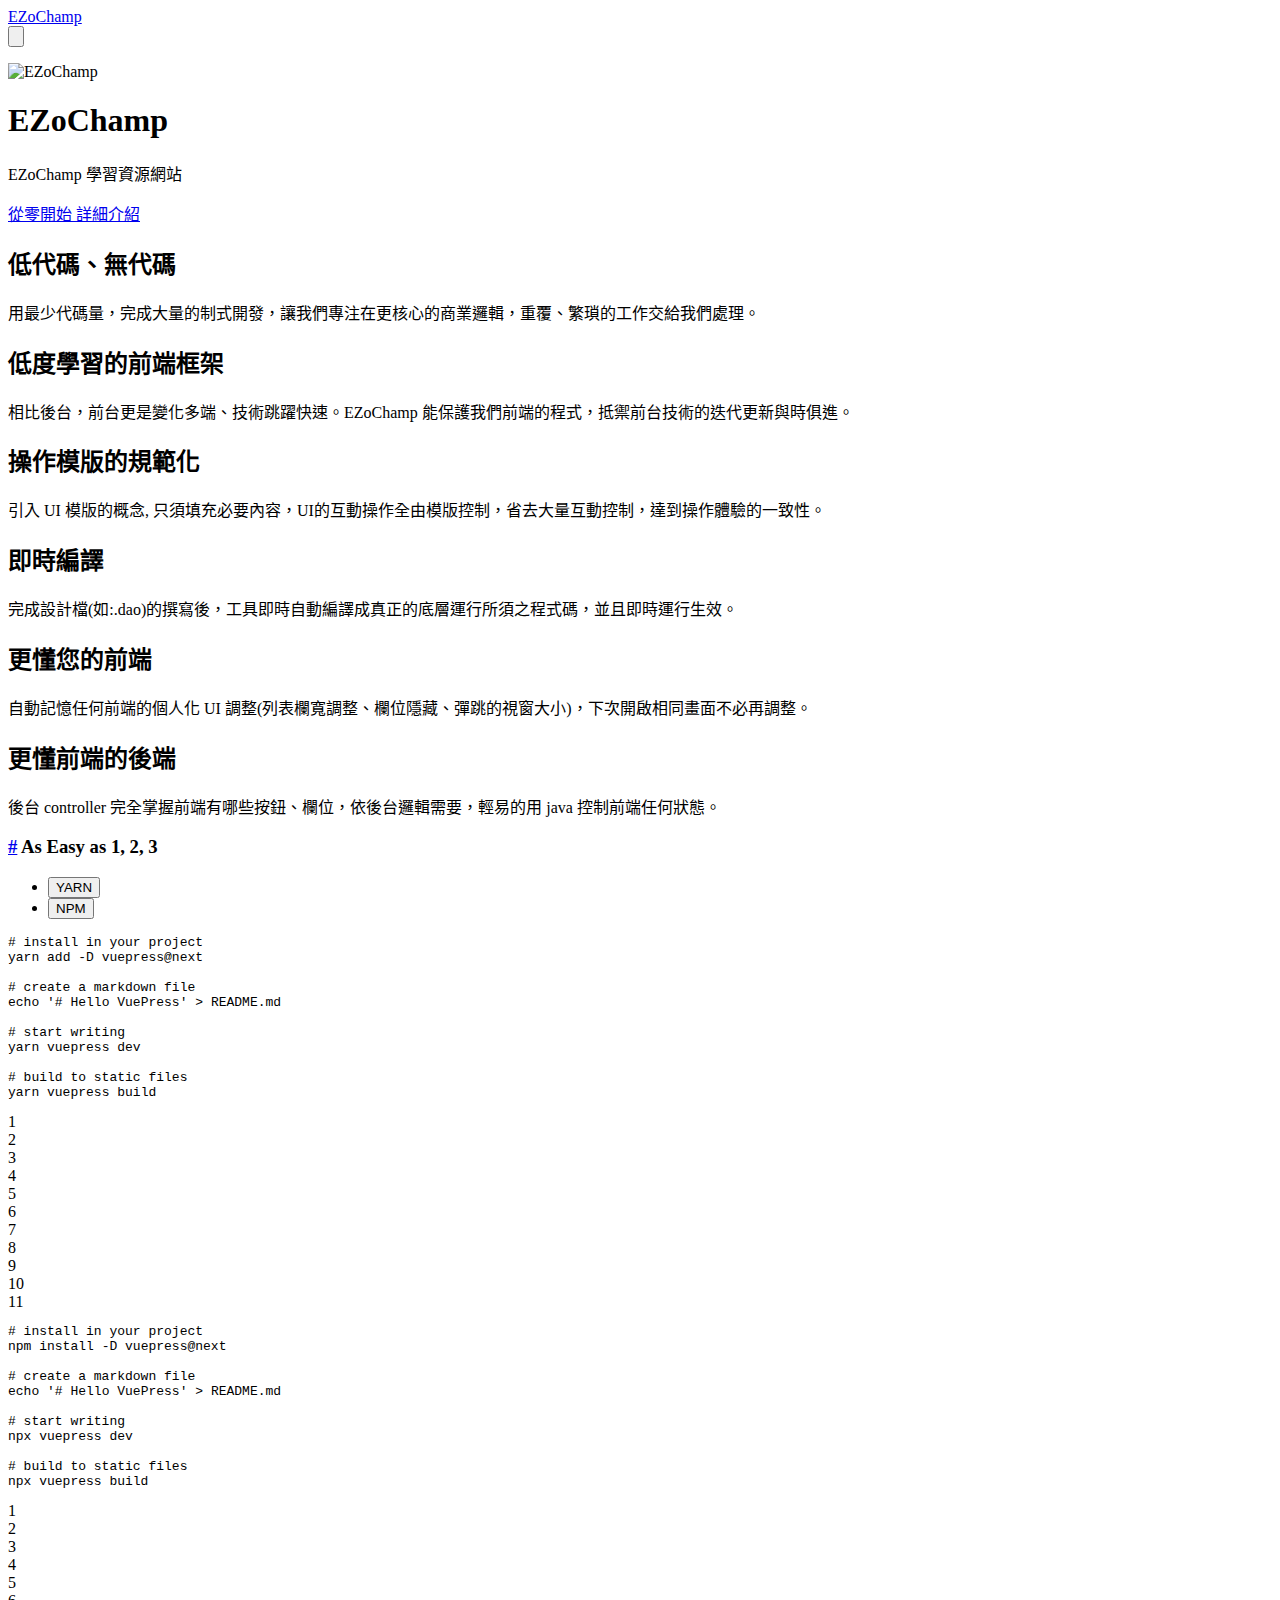
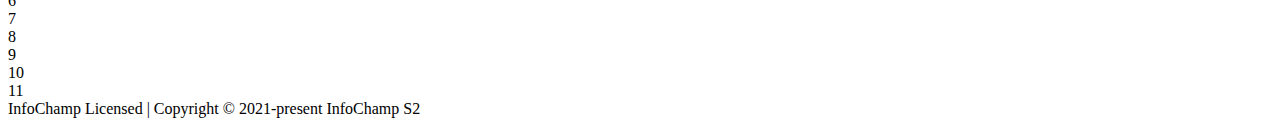
==== champbook/index.html @ b292bd78 "Add files via upload" ====
<!DOCTYPE html>
<html lang="zh-TW">
  <head>
    <meta charset="utf-8">
    <meta name="viewport" content="width=device-width,initial-scale=1">
    <meta name="generator" content="VuePress 2.0.0-beta.27">
    <title>EZoChamp | EZoChamp</title><meta name="description" content="EZoChamp 學習資源網站">
    <link rel="preload" href="/assets/js/runtime~app.942f0ab9.js" as="script"><link rel="preload" href="/assets/css/styles.789a3ad6.css" as="style"><link rel="preload" href="/assets/js/812.437f522e.js" as="script"><link rel="preload" href="/assets/js/app.2ad93364.js" as="script">
    <link rel="stylesheet" href="/assets/css/styles.789a3ad6.css">
  </head>
  <body>
    <div id="app"><!--[--><div class="theme-container no-sidebar"><!--[--><header class="navbar"><div class="toggle-sidebar-button" title="toggle sidebar" aria-expanded="false" role="button" tabindex="0"><div class="icon" aria-hidden="true"><span></span><span></span><span></span></div></div><span><a aria-current="page" href="/" class="router-link-active router-link-exact-active"><!----><span class="site-name can-hide">EZoChamp</span></a></span><div class="navbar-links-wrapper" style=""><!--[--><!--]--><!----><!--[--><!--]--><button class="toggle-dark-button" title="toggle dark mode"><svg style="" class="icon" focusable="false" viewBox="0 0 32 32"><path d="M16 12.005a4 4 0 1 1-4 4a4.005 4.005 0 0 1 4-4m0-2a6 6 0 1 0 6 6a6 6 0 0 0-6-6z" fill="currentColor"></path><path d="M5.394 6.813l1.414-1.415l3.506 3.506L8.9 10.318z" fill="currentColor"></path><path d="M2 15.005h5v2H2z" fill="currentColor"></path><path d="M5.394 25.197L8.9 21.691l1.414 1.415l-3.506 3.505z" fill="currentColor"></path><path d="M15 25.005h2v5h-2z" fill="currentColor"></path><path d="M21.687 23.106l1.414-1.415l3.506 3.506l-1.414 1.414z" fill="currentColor"></path><path d="M25 15.005h5v2h-5z" fill="currentColor"></path><path d="M21.687 8.904l3.506-3.506l1.414 1.415l-3.506 3.505z" fill="currentColor"></path><path d="M15 2.005h2v5h-2z" fill="currentColor"></path></svg><svg style="display:none;" class="icon" focusable="false" viewBox="0 0 32 32"><path d="M13.502 5.414a15.075 15.075 0 0 0 11.594 18.194a11.113 11.113 0 0 1-7.975 3.39c-.138 0-.278.005-.418 0a11.094 11.094 0 0 1-3.2-21.584M14.98 3a1.002 1.002 0 0 0-.175.016a13.096 13.096 0 0 0 1.825 25.981c.164.006.328 0 .49 0a13.072 13.072 0 0 0 10.703-5.555a1.01 1.01 0 0 0-.783-1.565A13.08 13.08 0 0 1 15.89 4.38A1.015 1.015 0 0 0 14.98 3z" fill="currentColor"></path></svg></button><!----></div></header><!--]--><div class="sidebar-mask"></div><!--[--><aside class="sidebar"><!----><!--[--><!--]--><ul class="sidebar-links"><!--[--><!--]--></ul><!--[--><!--]--></aside><!--]--><!--[--><main class="home" aria-labelledby="main-title"><header class="hero"><img src="/images/no-code.png" alt="EZoChamp"><h1 id="main-title">EZoChamp</h1><p class="description">EZoChamp 學習資源網站</p><p class="actions"><!--[--><a href="/guide/getting-started.html" class="nav-link action-button primary" aria-label="從零開始"><!--[--><!--]--> 從零開始 <!--[--><!--]--></a><a href="/guide/" class="nav-link action-button secondary" aria-label="詳細介紹"><!--[--><!--]--> 詳細介紹 <!--[--><!--]--></a><!--]--></p></header><div class="features"><!--[--><div class="feature"><h2>低代碼、無代碼</h2><p>用最少代碼量，完成大量的制式開發，讓我們專注在更核心的商業邏輯，重覆、繁瑣的工作交給我們處理。</p></div><div class="feature"><h2>低度學習的前端框架</h2><p>相比後台，前台更是變化多端、技術跳躍快速。EZoChamp 能保護我們前端的程式，抵禦前台技術的迭代更新與時俱進。</p></div><div class="feature"><h2>操作模版的規範化</h2><p>引入 UI 模版的概念, 只須填充必要內容，UI的互動操作全由模版控制，省去大量互動控制，達到操作體驗的一致性。</p></div><div class="feature"><h2>即時編譯</h2><p>完成設計檔(如:.dao)的撰寫後，工具即時自動編譯成真正的底層運行所須之程式碼，並且即時運行生效。</p></div><div class="feature"><h2>更懂您的前端</h2><p>自動記憶任何前端的個人化 UI 調整(列表欄寬調整、欄位隱藏、彈跳的視窗大小)，下次開啟相同畫面不必再調整。</p></div><div class="feature"><h2>更懂前端的後端</h2><p>後台 controller 完全掌握前端有哪些按鈕、欄位，依後台邏輯需要，輕易的用 java 控制前端任何狀態。</p></div><!--]--></div><div class="theme-default-content custom"><!--[--><h3 id="as-easy-as-1-2-3" tabindex="-1"><a class="header-anchor" href="#as-easy-as-1-2-3" aria-hidden="true">#</a> As Easy as 1, 2, 3</h3><div class="code-group"><div class="code-group__nav"><ul class="code-group__ul"><li class="code-group__li"><button class="code-group__nav-tab code-group__nav-tab-active" ariapressed="true" ariaexpanded="true">YARN</button></li><li class="code-group__li"><button class="code-group__nav-tab" ariapressed="false" ariaexpanded="false">NPM</button></li></ul></div><!--[--><div class="code-group-item code-group-item__active" aria-selected="true"><!--[--><div class="language-bash ext-sh line-numbers-mode"><pre class="language-bash"><code><span class="token comment"># install in your project</span>
<span class="token function">yarn</span> <span class="token function">add</span> -D vuepress@next

<span class="token comment"># create a markdown file</span>
<span class="token builtin class-name">echo</span> <span class="token string">&#39;# Hello VuePress&#39;</span> <span class="token operator">&gt;</span> README.md

<span class="token comment"># start writing</span>
<span class="token function">yarn</span> vuepress dev

<span class="token comment"># build to static files</span>
<span class="token function">yarn</span> vuepress build
</code></pre><div class="line-numbers"><span class="line-number">1</span><br><span class="line-number">2</span><br><span class="line-number">3</span><br><span class="line-number">4</span><br><span class="line-number">5</span><br><span class="line-number">6</span><br><span class="line-number">7</span><br><span class="line-number">8</span><br><span class="line-number">9</span><br><span class="line-number">10</span><br><span class="line-number">11</span><br></div></div><!--]--></div><div class="code-group-item" aria-selected="false"><!--[--><div class="language-bash ext-sh line-numbers-mode"><pre class="language-bash"><code><span class="token comment"># install in your project</span>
<span class="token function">npm</span> <span class="token function">install</span> -D vuepress@next

<span class="token comment"># create a markdown file</span>
<span class="token builtin class-name">echo</span> <span class="token string">&#39;# Hello VuePress&#39;</span> <span class="token operator">&gt;</span> README.md

<span class="token comment"># start writing</span>
npx vuepress dev

<span class="token comment"># build to static files</span>
npx vuepress build
</code></pre><div class="line-numbers"><span class="line-number">1</span><br><span class="line-number">2</span><br><span class="line-number">3</span><br><span class="line-number">4</span><br><span class="line-number">5</span><br><span class="line-number">6</span><br><span class="line-number">7</span><br><span class="line-number">8</span><br><span class="line-number">9</span><br><span class="line-number">10</span><br><span class="line-number">11</span><br></div></div><!--]--></div><!--]--></div><!--]--></div><!--[--><div class="footer">InfoChamp Licensed | Copyright © 2021-present InfoChamp S2</div><!--]--></main><!--]--></div><!----><!--]--></div>
    <script src="/assets/js/runtime~app.942f0ab9.js" defer></script><script src="/assets/js/812.437f522e.js" defer></script><script src="/assets/js/app.2ad93364.js" defer></script>
  </body>
</html>
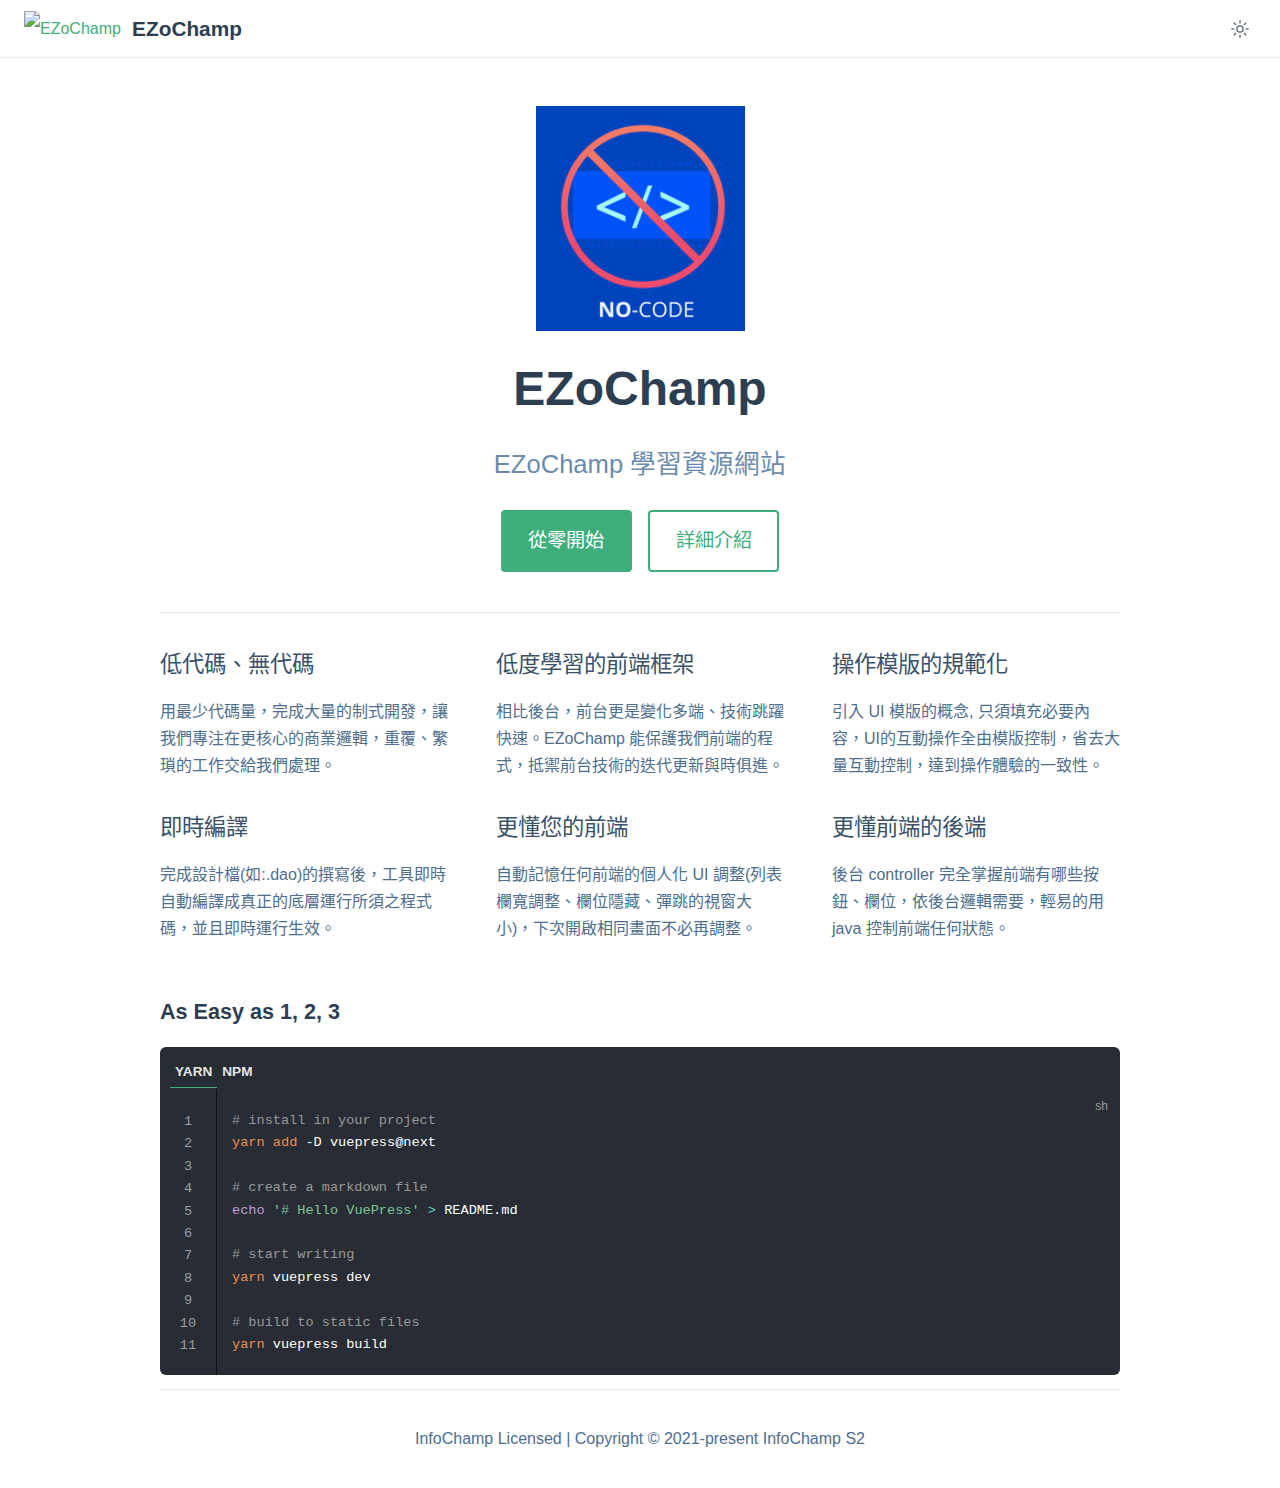
==== commit 01493f12: "change root to champbook" ====
--- a/champbook/index.html
+++ b/champbook/index.html
@@ -5,11 +5,11 @@
     <meta name="viewport" content="width=device-width,initial-scale=1">
     <meta name="generator" content="VuePress 2.0.0-beta.27">
     <title>EZoChamp | EZoChamp</title><meta name="description" content="EZoChamp 學習資源網站">
-    <link rel="preload" href="/assets/js/runtime~app.942f0ab9.js" as="script"><link rel="preload" href="/assets/css/styles.789a3ad6.css" as="style"><link rel="preload" href="/assets/js/812.437f522e.js" as="script"><link rel="preload" href="/assets/js/app.2ad93364.js" as="script">
-    <link rel="stylesheet" href="/assets/css/styles.789a3ad6.css">
+    <link rel="preload" href="/champbook/assets/js/runtime~app.f28707dc.js" as="script"><link rel="preload" href="/champbook/assets/css/styles.789a3ad6.css" as="style"><link rel="preload" href="/champbook/assets/js/812.437f522e.js" as="script"><link rel="preload" href="/champbook/assets/js/app.95e0d8d3.js" as="script">
+    <link rel="stylesheet" href="/champbook/assets/css/styles.789a3ad6.css">
   </head>
   <body>
-    <div id="app"><!--[--><div class="theme-container no-sidebar"><!--[--><header class="navbar"><div class="toggle-sidebar-button" title="toggle sidebar" aria-expanded="false" role="button" tabindex="0"><div class="icon" aria-hidden="true"><span></span><span></span><span></span></div></div><span><a aria-current="page" href="/" class="router-link-active router-link-exact-active"><!----><span class="site-name can-hide">EZoChamp</span></a></span><div class="navbar-links-wrapper" style=""><!--[--><!--]--><!----><!--[--><!--]--><button class="toggle-dark-button" title="toggle dark mode"><svg style="" class="icon" focusable="false" viewBox="0 0 32 32"><path d="M16 12.005a4 4 0 1 1-4 4a4.005 4.005 0 0 1 4-4m0-2a6 6 0 1 0 6 6a6 6 0 0 0-6-6z" fill="currentColor"></path><path d="M5.394 6.813l1.414-1.415l3.506 3.506L8.9 10.318z" fill="currentColor"></path><path d="M2 15.005h5v2H2z" fill="currentColor"></path><path d="M5.394 25.197L8.9 21.691l1.414 1.415l-3.506 3.505z" fill="currentColor"></path><path d="M15 25.005h2v5h-2z" fill="currentColor"></path><path d="M21.687 23.106l1.414-1.415l3.506 3.506l-1.414 1.414z" fill="currentColor"></path><path d="M25 15.005h5v2h-5z" fill="currentColor"></path><path d="M21.687 8.904l3.506-3.506l1.414 1.415l-3.506 3.505z" fill="currentColor"></path><path d="M15 2.005h2v5h-2z" fill="currentColor"></path></svg><svg style="display:none;" class="icon" focusable="false" viewBox="0 0 32 32"><path d="M13.502 5.414a15.075 15.075 0 0 0 11.594 18.194a11.113 11.113 0 0 1-7.975 3.39c-.138 0-.278.005-.418 0a11.094 11.094 0 0 1-3.2-21.584M14.98 3a1.002 1.002 0 0 0-.175.016a13.096 13.096 0 0 0 1.825 25.981c.164.006.328 0 .49 0a13.072 13.072 0 0 0 10.703-5.555a1.01 1.01 0 0 0-.783-1.565A13.08 13.08 0 0 1 15.89 4.38A1.015 1.015 0 0 0 14.98 3z" fill="currentColor"></path></svg></button><!----></div></header><!--]--><div class="sidebar-mask"></div><!--[--><aside class="sidebar"><!----><!--[--><!--]--><ul class="sidebar-links"><!--[--><!--]--></ul><!--[--><!--]--></aside><!--]--><!--[--><main class="home" aria-labelledby="main-title"><header class="hero"><img src="/images/no-code.png" alt="EZoChamp"><h1 id="main-title">EZoChamp</h1><p class="description">EZoChamp 學習資源網站</p><p class="actions"><!--[--><a href="/guide/getting-started.html" class="nav-link action-button primary" aria-label="從零開始"><!--[--><!--]--> 從零開始 <!--[--><!--]--></a><a href="/guide/" class="nav-link action-button secondary" aria-label="詳細介紹"><!--[--><!--]--> 詳細介紹 <!--[--><!--]--></a><!--]--></p></header><div class="features"><!--[--><div class="feature"><h2>低代碼、無代碼</h2><p>用最少代碼量，完成大量的制式開發，讓我們專注在更核心的商業邏輯，重覆、繁瑣的工作交給我們處理。</p></div><div class="feature"><h2>低度學習的前端框架</h2><p>相比後台，前台更是變化多端、技術跳躍快速。EZoChamp 能保護我們前端的程式，抵禦前台技術的迭代更新與時俱進。</p></div><div class="feature"><h2>操作模版的規範化</h2><p>引入 UI 模版的概念, 只須填充必要內容，UI的互動操作全由模版控制，省去大量互動控制，達到操作體驗的一致性。</p></div><div class="feature"><h2>即時編譯</h2><p>完成設計檔(如:.dao)的撰寫後，工具即時自動編譯成真正的底層運行所須之程式碼，並且即時運行生效。</p></div><div class="feature"><h2>更懂您的前端</h2><p>自動記憶任何前端的個人化 UI 調整(列表欄寬調整、欄位隱藏、彈跳的視窗大小)，下次開啟相同畫面不必再調整。</p></div><div class="feature"><h2>更懂前端的後端</h2><p>後台 controller 完全掌握前端有哪些按鈕、欄位，依後台邏輯需要，輕易的用 java 控制前端任何狀態。</p></div><!--]--></div><div class="theme-default-content custom"><!--[--><h3 id="as-easy-as-1-2-3" tabindex="-1"><a class="header-anchor" href="#as-easy-as-1-2-3" aria-hidden="true">#</a> As Easy as 1, 2, 3</h3><div class="code-group"><div class="code-group__nav"><ul class="code-group__ul"><li class="code-group__li"><button class="code-group__nav-tab code-group__nav-tab-active" ariapressed="true" ariaexpanded="true">YARN</button></li><li class="code-group__li"><button class="code-group__nav-tab" ariapressed="false" ariaexpanded="false">NPM</button></li></ul></div><!--[--><div class="code-group-item code-group-item__active" aria-selected="true"><!--[--><div class="language-bash ext-sh line-numbers-mode"><pre class="language-bash"><code><span class="token comment"># install in your project</span>
+    <div id="app"><!--[--><div class="theme-container no-sidebar"><!--[--><header class="navbar"><div class="toggle-sidebar-button" title="toggle sidebar" aria-expanded="false" role="button" tabindex="0"><div class="icon" aria-hidden="true"><span></span><span></span><span></span></div></div><span><a aria-current="page" href="/champbook/" class="router-link-active router-link-exact-active"><!----><span class="site-name can-hide">EZoChamp</span></a></span><div class="navbar-links-wrapper" style=""><!--[--><!--]--><!----><!--[--><!--]--><button class="toggle-dark-button" title="toggle dark mode"><svg style="" class="icon" focusable="false" viewBox="0 0 32 32"><path d="M16 12.005a4 4 0 1 1-4 4a4.005 4.005 0 0 1 4-4m0-2a6 6 0 1 0 6 6a6 6 0 0 0-6-6z" fill="currentColor"></path><path d="M5.394 6.813l1.414-1.415l3.506 3.506L8.9 10.318z" fill="currentColor"></path><path d="M2 15.005h5v2H2z" fill="currentColor"></path><path d="M5.394 25.197L8.9 21.691l1.414 1.415l-3.506 3.505z" fill="currentColor"></path><path d="M15 25.005h2v5h-2z" fill="currentColor"></path><path d="M21.687 23.106l1.414-1.415l3.506 3.506l-1.414 1.414z" fill="currentColor"></path><path d="M25 15.005h5v2h-5z" fill="currentColor"></path><path d="M21.687 8.904l3.506-3.506l1.414 1.415l-3.506 3.505z" fill="currentColor"></path><path d="M15 2.005h2v5h-2z" fill="currentColor"></path></svg><svg style="display:none;" class="icon" focusable="false" viewBox="0 0 32 32"><path d="M13.502 5.414a15.075 15.075 0 0 0 11.594 18.194a11.113 11.113 0 0 1-7.975 3.39c-.138 0-.278.005-.418 0a11.094 11.094 0 0 1-3.2-21.584M14.98 3a1.002 1.002 0 0 0-.175.016a13.096 13.096 0 0 0 1.825 25.981c.164.006.328 0 .49 0a13.072 13.072 0 0 0 10.703-5.555a1.01 1.01 0 0 0-.783-1.565A13.08 13.08 0 0 1 15.89 4.38A1.015 1.015 0 0 0 14.98 3z" fill="currentColor"></path></svg></button><!----></div></header><!--]--><div class="sidebar-mask"></div><!--[--><aside class="sidebar"><!----><!--[--><!--]--><ul class="sidebar-links"><!--[--><!--]--></ul><!--[--><!--]--></aside><!--]--><!--[--><main class="home" aria-labelledby="main-title"><header class="hero"><img src="/champbook/images/no-code.png" alt="EZoChamp"><h1 id="main-title">EZoChamp</h1><p class="description">EZoChamp 學習資源網站</p><p class="actions"><!--[--><a href="/champbook/guide/getting-started.html" class="nav-link action-button primary" aria-label="從零開始"><!--[--><!--]--> 從零開始 <!--[--><!--]--></a><a href="/champbook/guide/" class="nav-link action-button secondary" aria-label="詳細介紹"><!--[--><!--]--> 詳細介紹 <!--[--><!--]--></a><!--]--></p></header><div class="features"><!--[--><div class="feature"><h2>低代碼、無代碼</h2><p>用最少代碼量，完成大量的制式開發，讓我們專注在更核心的商業邏輯，重覆、繁瑣的工作交給我們處理。</p></div><div class="feature"><h2>低度學習的前端框架</h2><p>相比後台，前台更是變化多端、技術跳躍快速。EZoChamp 能保護我們前端的程式，抵禦前台技術的迭代更新與時俱進。</p></div><div class="feature"><h2>操作模版的規範化</h2><p>引入 UI 模版的概念, 只須填充必要內容，UI的互動操作全由模版控制，省去大量互動控制，達到操作體驗的一致性。</p></div><div class="feature"><h2>即時編譯</h2><p>完成設計檔(如:.dao)的撰寫後，工具即時自動編譯成真正的底層運行所須之程式碼，並且即時運行生效。</p></div><div class="feature"><h2>更懂您的前端</h2><p>自動記憶任何前端的個人化 UI 調整(列表欄寬調整、欄位隱藏、彈跳的視窗大小)，下次開啟相同畫面不必再調整。</p></div><div class="feature"><h2>更懂前端的後端</h2><p>後台 controller 完全掌握前端有哪些按鈕、欄位，依後台邏輯需要，輕易的用 java 控制前端任何狀態。</p></div><!--]--></div><div class="theme-default-content custom"><!--[--><h3 id="as-easy-as-1-2-3" tabindex="-1"><a class="header-anchor" href="#as-easy-as-1-2-3" aria-hidden="true">#</a> As Easy as 1, 2, 3</h3><div class="code-group"><div class="code-group__nav"><ul class="code-group__ul"><li class="code-group__li"><button class="code-group__nav-tab code-group__nav-tab-active" ariapressed="true" ariaexpanded="true">YARN</button></li><li class="code-group__li"><button class="code-group__nav-tab" ariapressed="false" ariaexpanded="false">NPM</button></li></ul></div><!--[--><div class="code-group-item code-group-item__active" aria-selected="true"><!--[--><div class="language-bash ext-sh line-numbers-mode"><pre class="language-bash"><code><span class="token comment"># install in your project</span>
 <span class="token function">yarn</span> <span class="token function">add</span> -D vuepress@next
 
 <span class="token comment"># create a markdown file</span>
@@ -32,6 +32,6 @@
 <span class="token comment"># build to static files</span>
 npx vuepress build
 </code></pre><div class="line-numbers"><span class="line-number">1</span><br><span class="line-number">2</span><br><span class="line-number">3</span><br><span class="line-number">4</span><br><span class="line-number">5</span><br><span class="line-number">6</span><br><span class="line-number">7</span><br><span class="line-number">8</span><br><span class="line-number">9</span><br><span class="line-number">10</span><br><span class="line-number">11</span><br></div></div><!--]--></div><!--]--></div><!--]--></div><!--[--><div class="footer">InfoChamp Licensed | Copyright © 2021-present InfoChamp S2</div><!--]--></main><!--]--></div><!----><!--]--></div>
-    <script src="/assets/js/runtime~app.942f0ab9.js" defer></script><script src="/assets/js/812.437f522e.js" defer></script><script src="/assets/js/app.2ad93364.js" defer></script>
+    <script src="/champbook/assets/js/runtime~app.f28707dc.js" defer></script><script src="/champbook/assets/js/812.437f522e.js" defer></script><script src="/champbook/assets/js/app.95e0d8d3.js" defer></script>
   </body>
 </html>
--- a/champbook/assets/css/styles.789a3ad6.css
+++ b/champbook/assets/css/styles.789a3ad6.css
@@ -0,0 +1,8 @@
+.icon.outbound{position:relative;display:inline-block;color:#aaa;vertical-align:middle;top:-1px}
+:root{--c-brand:#3eaf7c;--c-brand-light:#4abf8a;--c-bg:#ffffff;--c-bg-light:#f3f4f5;--c-bg-lighter:#eeeeee;--c-bg-navbar:var(--c-bg);--c-bg-sidebar:var(--c-bg);--c-bg-arrow:#cccccc;--c-text:#2c3e50;--c-text-accent:var(--c-brand);--c-text-light:#3a5169;--c-text-lighter:#4e6e8e;--c-text-lightest:#6a8bad;--c-text-quote:#999999;--c-border:#eaecef;--c-border-dark:#dfe2e5;--c-tip:#42b983;--c-tip-bg:var(--c-bg-light);--c-tip-title:var(--c-text);--c-tip-text:var(--c-text);--c-tip-text-accent:var(--c-text-accent);--c-warning:#e7c000;--c-warning-bg:#fffae3;--c-warning-title:#ad9000;--c-warning-text:#746000;--c-warning-text-accent:var(--c-text);--c-danger:#cc0000;--c-danger-bg:#ffe0e0;--c-danger-title:#990000;--c-danger-text:#660000;--c-danger-text-accent:var(--c-text);--c-details-bg:#eeeeee;--c-badge-tip:var(--c-tip);--c-badge-warning:var(--c-warning);--c-badge-danger:var(--c-danger);--t-color:0.3s ease;--t-transform:0.3s ease;--code-bg-color:#282c34;--code-hl-bg-color:rgba(0, 0, 0, 0.66);--code-ln-color:#9e9e9e;--code-ln-wrapper-width:3.5rem;--font-family:-apple-system, BlinkMacSystemFont, "Segoe UI", Roboto, Oxygen, Ubuntu, Cantarell, "Fira Sans", "Droid Sans", "Helvetica Neue", sans-serif;--font-family-code:Consolas, Monaco, "Andale Mono", "Ubuntu Mono", monospace;--navbar-height:3.6rem;--navbar-padding-v:0.7rem;--navbar-padding-h:1.5rem;--sidebar-width:20rem;--sidebar-width-mobile:calc(var(--sidebar-width) * 0.82);--content-width:740px;--homepage-width:960px}.back-to-top{--back-to-top-color:var(--c-brand);--back-to-top-color-hover:var(--c-brand-light)}.DocSearch{--docsearch-primary-color:var(--c-brand);--docsearch-text-color:var(--c-text);--docsearch-highlight-color:var(--c-brand);--docsearch-muted-color:var(--c-text-quote);--docsearch-container-background:rgba(9, 10, 17, 0.8);--docsearch-modal-background:var(--c-bg-light);--docsearch-searchbox-background:var(--c-bg-lighter);--docsearch-searchbox-focus-background:var(--c-bg);--docsearch-searchbox-shadow:inset 0 0 0 2px var(--c-brand);--docsearch-hit-color:var(--c-text-light);--docsearch-hit-active-color:var(--c-bg);--docsearch-hit-background:var(--c-bg);--docsearch-hit-shadow:0 1px 3px 0 var(--c-border-dark);--docsearch-footer-background:var(--c-bg)}.medium-zoom-overlay{--medium-zoom-bg-color:var(--c-bg)}#nprogress{--nprogress-color:var(--c-brand)}.pwa-popup{--pwa-popup-text-color:var(--c-text);--pwa-popup-bg-color:var(--c-bg);--pwa-popup-border-color:var(--c-brand);--pwa-popup-shadow:0 4px 16px var(--c-brand);--pwa-popup-btn-text-color:var(--c-bg);--pwa-popup-btn-bg-color:var(--c-brand);--pwa-popup-btn-hover-bg-color:var(--c-brand-light)}.search-box{--search-bg-color:var(--c-bg);--search-accent-color:var(--c-brand);--search-text-color:var(--c-text);--search-border-color:var(--c-border);--search-item-text-color:var(--c-text-lighter);--search-item-focus-bg-color:var(--c-bg-light)}html.dark{--c-brand:#3aa675;--c-brand-light:#349469;--c-bg:#22272e;--c-bg-light:#2b313a;--c-bg-lighter:#262c34;--c-text:#adbac7;--c-text-light:#96a7b7;--c-text-lighter:#8b9eb0;--c-text-lightest:#8094a8;--c-border:#3e4c5a;--c-border-dark:#34404c;--c-tip:#318a62;--c-warning:#ceab00;--c-warning-bg:#7e755b;--c-warning-title:#ceac03;--c-warning-text:#362e00;--c-danger:#940000;--c-danger-bg:#806161;--c-danger-title:#610000;--c-danger-text:#3a0000;--c-details-bg:#323843;--code-hl-bg-color:#363b46;color-scheme:dark}html.dark .DocSearch{--docsearch-logo-color:var(--c-text);--docsearch-modal-shadow:inset 1px 1px 0 0 #2c2e40, 0 3px 8px 0 #000309;--docsearch-key-shadow:inset 0 -2px 0 0 #282d55, inset 0 0 1px 1px #51577d, 0 2px 2px 0 rgba(3, 4, 9, 0.3);--docsearch-key-gradient:linear-gradient(-225deg, #444950, #1c1e21);--docsearch-footer-shadow:inset 0 1px 0 0 rgba(73, 76, 106, 0.5), 0 -4px 8px 0 rgba(0, 0, 0, 0.2)}body,html{padding:0;margin:0;background-color:var(--c-bg);transition:background-color var(--t-color)}body{font-family:var(--font-family);-webkit-font-smoothing:antialiased;-moz-osx-font-smoothing:grayscale;font-size:16px;color:var(--c-text)}a,p a code{color:var(--c-text-accent)}a{font-weight:500;overflow-wrap:break-word}p a code{font-weight:400}code,kbd{font-family:var(--font-family-code)}kbd{background:var(--c-bg-lighter);border:solid .15rem var(--c-border-dark);border-bottom:solid .25rem var(--c-border-dark);border-radius:.15rem;padding:0 .15em}code{color:var(--c-text-lighter);padding:.25rem .5rem;font-size:.85em;background-color:var(--c-bg-light);border-radius:3px;overflow-wrap:break-word;transition:background-color var(--t-color),color var(--t-color)}blockquote{color:var(--c-text-quote);border-left:.2rem solid var(--c-border-dark);margin:1rem 0;padding:.25rem 0 .25rem 1rem}blockquote>p,code{margin:0}ol,ul{padding-left:1.2em}strong{font-weight:600}h1,h2,h3,h4,h5,h6{font-weight:600;line-height:1.25}h1:hover .header-anchor,h2:hover .header-anchor,h3:hover .header-anchor,h4:hover .header-anchor,h5:hover .header-anchor,h6:hover .header-anchor{opacity:1}h1{font-size:2.2rem}h2{font-size:1.65rem;padding-bottom:.3rem;border-bottom:1px solid var(--c-border);transition:border-color var(--t-color)}h3{font-size:1.35rem}h4{font-size:1.15rem}h5{font-size:1.05rem}blockquote,h6{font-size:1rem}a.header-anchor{font-size:.85em;float:left;margin-left:-.87em;padding-right:.23em;margin-top:.125em;opacity:0}a,a.header-anchor:hover{text-decoration:none}a.header-anchor:focus-visible{opacity:1}ol,p,ul{line-height:1.7}hr{border:0;border-top:1px solid var(--c-border)}table{border-collapse:collapse;margin:1rem 0;display:block;overflow-x:auto}tr{border-top:1px solid var(--c-border-dark)}tr:nth-child(2n){background-color:var(--c-bg-light)}td,th{border:1px solid var(--c-border-dark);padding:.6em 1em}.arrow,.badge{display:inline-block}.arrow{width:0;height:0}.arrow.down,.arrow.up{border-left:4px solid transparent;border-right:4px solid transparent}.arrow.up{border-bottom:6px solid var(--c-bg-arrow)}.arrow.down{border-top:6px solid var(--c-bg-arrow)}.arrow.left,.arrow.right{border-top:4px solid transparent;border-bottom:4px solid transparent}.arrow.right{border-left:6px solid var(--c-bg-arrow)}.arrow.left{border-right:6px solid var(--c-bg-arrow)}.badge{font-size:14px;height:18px;line-height:18px;border-radius:3px;padding:0 6px;color:var(--c-bg);vertical-align:top;transition:color var(--t-color),background-color var(--t-color)}.badge.tip{background-color:var(--c-badge-tip)}.badge.warning{background-color:var(--c-badge-warning)}.badge.danger{background-color:var(--c-badge-danger)}.badge+.badge{margin-left:5px}code[class*=language-],pre[class*=language-]{color:#ccc;background:0 0;font-family:var(--font-family-code);font-size:1em;text-align:left;white-space:pre;word-spacing:normal;word-break:normal;word-wrap:normal;line-height:1.5;-moz-tab-size:4;-o-tab-size:4;tab-size:4;-webkit-hyphens:none;-ms-hyphens:none;hyphens:none}pre[class*=language-]{padding:1em;margin:.5em 0;overflow:auto}:not(pre)>code[class*=language-],pre[class*=language-]{background:#2d2d2d}:not(pre)>code[class*=language-]{padding:.1em;border-radius:.3em;white-space:normal}.token.block-comment,.token.cdata,.token.comment,.token.doctype,.token.prolog{color:#999}.token.punctuation{color:#ccc}.token.attr-name,.token.deleted,.token.namespace,.token.tag{color:#ec5975}.token.function-name{color:#6196cc}.token.boolean,.token.function,.token.number{color:#f08d49}.token.class-name,.token.constant,.token.property,.token.symbol{color:#f8c555}.token.atrule,.token.builtin,.token.important,.token.keyword,.token.selector{color:#cc99cd}.token.attr-value,.token.char,.token.regex,.token.string,.token.variable{color:#7ec699}.token.entity,.token.operator,.token.url{color:#67cdcc}.token.bold,.token.important{font-weight:700}.token.italic{font-style:italic}.token.entity{cursor:help}.token.inserted{color:#3eaf7c}.theme-default-content pre,.theme-default-content pre[class*=language-]{line-height:1.4;padding:1.25rem 1.5rem;margin:.85rem 0;border-radius:6px;overflow:auto}.theme-default-content pre code,.theme-default-content pre[class*=language-] code{color:#fff;padding:0;background-color:transparent;border-radius:0;overflow-wrap:unset;-webkit-font-smoothing:auto;-moz-osx-font-smoothing:auto}.theme-default-content .line-number{font-family:var(--font-family-code)}div[class*=language-]{position:relative;background-color:var(--code-bg-color);border-radius:6px}div[class*=language-]::before{position:absolute;z-index:3;top:.8em;right:1em;font-size:.75rem;color:var(--code-ln-color)}div[class*=language-] pre,div[class*=language-] pre[class*=language-]{background:0 0!important;position:relative;z-index:1}div[class*=language-] .highlight-lines{-webkit-user-select:none;-moz-user-select:none;-ms-user-select:none;user-select:none;padding-top:1.3rem;position:absolute;top:0;left:0;width:100%;line-height:1.4}div[class*=language-] .highlight-lines .highlight-line{background-color:var(--code-hl-bg-color)}div[class*=language-]:not(.line-numbers-mode) .line-numbers{display:none}div[class*=language-].line-numbers-mode .highlight-lines .highlight-line{position:relative}div[class*=language-].line-numbers-mode .highlight-lines .highlight-line::before{content:" ";position:absolute;z-index:2;left:0;top:0;display:block;width:var(--code-ln-wrapper-width);height:100%}div[class*=language-].line-numbers-mode pre{margin-left:var(--code-ln-wrapper-width);padding-left:1rem;vertical-align:middle}div[class*=language-].line-numbers-mode .line-numbers{position:absolute;top:0;width:var(--code-ln-wrapper-width);text-align:center;color:var(--code-ln-color);padding-top:1.25rem;line-height:1.4}div[class*=language-].line-numbers-mode .line-numbers .line-number,div[class*=language-].line-numbers-mode .line-numbers br{-webkit-user-select:none;-moz-user-select:none;-ms-user-select:none;user-select:none}div[class*=language-].line-numbers-mode .line-numbers .line-number{position:relative;z-index:3;font-size:.85em}div[class*=language-].line-numbers-mode::after{content:"";position:absolute;top:0;left:0;width:var(--code-ln-wrapper-width);height:100%;border-radius:6px 0 0 6px;border-right:1px solid var(--code-hl-bg-color)}div[class*=language-].ext-c:before{content:"c"}div[class*=language-].ext-cpp:before{content:"cpp"}div[class*=language-].ext-cs:before{content:"cs"}div[class*=language-].ext-css:before{content:"css"}div[class*=language-].ext-dart:before{content:"dart"}div[class*=language-].ext-docker:before{content:"docker"}div[class*=language-].ext-fs:before{content:"fs"}div[class*=language-].ext-go:before{content:"go"}div[class*=language-].ext-html:before{content:"html"}div[class*=language-].ext-java:before{content:"java"}div[class*=language-].ext-js:before{content:"js"}div[class*=language-].ext-json:before{content:"json"}div[class*=language-].ext-kt:before{content:"kt"}div[class*=language-].ext-less:before{content:"less"}div[class*=language-].ext-makefile:before{content:"makefile"}div[class*=language-].ext-md:before{content:"md"}div[class*=language-].ext-php:before{content:"php"}div[class*=language-].ext-py:before{content:"py"}div[class*=language-].ext-rb:before{content:"rb"}div[class*=language-].ext-rs:before{content:"rs"}div[class*=language-].ext-sass:before{content:"sass"}div[class*=language-].ext-scss:before{content:"scss"}div[class*=language-].ext-sh:before{content:"sh"}div[class*=language-].ext-styl:before{content:"styl"}div[class*=language-].ext-ts:before{content:"ts"}div[class*=language-].ext-toml:before{content:"toml"}div[class*=language-].ext-vue:before{content:"vue"}div[class*=language-].ext-yml:before{content:"yml"}@media (max-width:419px){.theme-default-content div[class*=language-]{margin:.85rem -1.5rem;border-radius:0}}.code-group__nav{margin-top:.85rem;margin-bottom:calc(-1.7rem - 6px);padding-bottom:calc(1.7rem - 6px);padding-left:10px;padding-top:10px;border-top-left-radius:6px;border-top-right-radius:6px;background-color:var(--code-bg-color)}.code-group__ul{margin:auto 0;padding-left:0;display:inline-flex;list-style:none}.code-group__nav-tab{border:0;padding:5px;cursor:pointer;background-color:transparent;font-size:.85em;line-height:1.4;color:rgba(255,255,255,.9);font-weight:600}.code-group__nav-tab:focus{outline:0}.code-group__nav-tab:focus-visible{outline:1px solid rgba(255,255,255,.9)}.code-group__nav-tab-active{border-bottom:var(--c-brand) 1px solid}@media (max-width:419px){.code-group__nav{margin-left:-1.5rem;margin-right:-1.5rem;border-radius:0}}.code-group-item,.dropdown-wrapper .nav-dropdown .dropdown-item .dropdown-subtitle>a.router-link-active::after{display:none}.code-group-item__active{display:block}.code-group-item>pre{background-color:orange}.custom-container{transition:color var(--t-color),border-color var(--t-color),background-color var(--t-color)}.custom-container .custom-container-title{font-weight:600;margin-bottom:-.4rem}.custom-container.danger,.custom-container.tip,.custom-container.warning{padding:.1rem 1.5rem;border-left-width:.5rem;border-left-style:solid;margin:1rem 0}.custom-container.tip{border-color:var(--c-tip);background-color:var(--c-tip-bg);color:var(--c-tip-text)}.custom-container.tip .custom-container-title{color:var(--c-tip-title)}.custom-container.tip a{color:var(--c-tip-text-accent)}.custom-container.warning{border-color:var(--c-warning);background-color:var(--c-warning-bg);color:var(--c-warning-text)}.custom-container.warning .custom-container-title{color:var(--c-warning-title)}.custom-container.warning a{color:var(--c-warning-text-accent)}.custom-container.danger{border-color:var(--c-danger);background-color:var(--c-danger-bg);color:var(--c-danger-text)}.custom-container.danger .custom-container-title{color:var(--c-danger-title)}.custom-container.danger a{color:var(--c-danger-text-accent)}.custom-container.details{display:block;position:relative;border-radius:2px;margin:1.6em 0;padding:1.6em;background-color:var(--c-details-bg)}.custom-container.details h4{margin-top:0}.custom-container.details figure:last-child,.custom-container.details p:last-child{margin-bottom:0;padding-bottom:0}.custom-container.details summary{outline:0;cursor:pointer}.dropdown-wrapper{cursor:pointer}.dropdown-wrapper .dropdown-title,.dropdown-wrapper .mobile-dropdown-title{display:block;font-size:.9rem;font-family:inherit;cursor:inherit;padding:inherit;line-height:1.4rem;background:0 0;border:0;font-weight:500;color:var(--c-text)}.dropdown-wrapper .mobile-dropdown-title{display:none;font-weight:600;font-size:inherit}.dropdown-wrapper .dropdown-title:hover,.dropdown-wrapper .mobile-dropdown-title:hover{border-color:transparent}.dropdown-wrapper .dropdown-title .arrow,.dropdown-wrapper .mobile-dropdown-title .arrow{vertical-align:middle;margin-top:-1px;margin-left:.4rem}.dropdown-wrapper .mobile-dropdown-title:hover{color:var(--c-text-accent)}.dropdown-wrapper .nav-dropdown .dropdown-item{color:inherit;line-height:1.7rem}.dropdown-wrapper .nav-dropdown .dropdown-item .dropdown-subtitle{margin:.45rem 0 0;border-top:1px solid var(--c-border);padding:1rem 0 .45rem;font-size:.9rem}.dropdown-wrapper .nav-dropdown .dropdown-item .dropdown-subtitle>span{padding:0 1.5rem 0 1.25rem}.dropdown-wrapper .nav-dropdown .dropdown-item .dropdown-subtitle>a{font-weight:inherit}.dropdown-wrapper .nav-dropdown .dropdown-item .dropdown-subitem-wrapper{padding:0;list-style:none}.dropdown-wrapper .nav-dropdown .dropdown-item .dropdown-subitem-wrapper .dropdown-subitem{font-size:.9em}.dropdown-wrapper .nav-dropdown .dropdown-item a{display:block;line-height:1.7rem;position:relative;border-bottom:none;font-weight:400;margin-bottom:0;padding:0 1.5rem 0 1.25rem}.dropdown-wrapper .nav-dropdown .dropdown-item a.router-link-active,.dropdown-wrapper .nav-dropdown .dropdown-item a:hover,.navbar-links a.router-link-active,.navbar-links a:hover{color:var(--c-text-accent)}.dropdown-wrapper .nav-dropdown .dropdown-item a.router-link-active::after{content:"";width:0;height:0;border-left:5px solid var(--c-text-accent);border-top:3px solid transparent;border-bottom:3px solid transparent;position:absolute;top:calc(50% - 2px);left:9px}.dropdown-wrapper .nav-dropdown .dropdown-item:first-child .dropdown-subtitle{margin-top:0;padding-top:0;border-top:0}@media (max-width:719px){.dropdown-wrapper.open .dropdown-title,.dropdown-wrapper.open .mobile-dropdown-title{margin-bottom:.5rem}.dropdown-wrapper .dropdown-title{display:none}.dropdown-wrapper .mobile-dropdown-title{display:block}.dropdown-wrapper .nav-dropdown{transition:height .1s ease-out;overflow:hidden}.dropdown-wrapper .nav-dropdown .dropdown-item .dropdown-subtitle{border-top:0;margin-top:0;padding-top:0;padding-bottom:0;font-size:15px;line-height:2rem}.dropdown-wrapper .nav-dropdown .dropdown-item>a{font-size:15px;line-height:2rem}.dropdown-wrapper .nav-dropdown .dropdown-item .dropdown-subitem{font-size:14px;padding-left:1rem}}@media (min-width:720px){.dropdown-wrapper{height:1.8rem}.dropdown-wrapper.open .nav-dropdown,.dropdown-wrapper:hover .nav-dropdown{display:block!important}.dropdown-wrapper.open:blur{display:none}.dropdown-wrapper .nav-dropdown{display:none;height:auto!important;box-sizing:border-box;max-height:calc(100vh - 2.7rem);overflow-y:auto;position:absolute;top:100%;right:0;background-color:var(--c-bg-navbar);padding:.6rem 0;border:1px solid var(--c-border);border-bottom-color:var(--c-border-dark);text-align:left;border-radius:.25rem;white-space:nowrap;margin:0}}.dropdown-enter-from,.dropdown-leave-to{height:0!important}.home{padding:var(--navbar-height) 2rem 0;max-width:var(--homepage-width);margin:0 auto;display:block}.home .hero{text-align:center}.home .hero img{max-width:100%;max-height:280px;display:block;margin:3rem auto 1.5rem}.home .hero h1{font-size:3rem}.home .hero .actions,.home .hero .description,.home .hero h1{margin:1.8rem auto}.home .hero .actions{display:flex;flex-wrap:wrap;gap:1rem;justify-content:center}.home .hero .description{max-width:35rem;font-size:1.6rem;line-height:1.3;color:var(--c-text-lightest)}.home .hero .action-button{display:inline-block;font-size:1.2rem;padding:.8rem 1.6rem;border-width:2px;border-style:solid;border-radius:4px;transition:background-color var(--t-color);box-sizing:border-box}.home .hero .action-button.primary{color:var(--c-bg);background-color:var(--c-brand);border-color:var(--c-brand)}.home .hero .action-button.primary:hover{background-color:var(--c-brand-light)}.home .hero .action-button.secondary{color:var(--c-brand);background-color:var(--c-bg);border-color:var(--c-brand)}.home .hero .action-button.secondary:hover{color:var(--c-bg);background-color:var(--c-brand-light)}.home .features{border-top:1px solid var(--c-border);transition:border-color var(--t-color);padding:1.2rem 0;margin-top:2.5rem;display:flex;flex-wrap:wrap;align-items:flex-start;align-content:stretch;justify-content:space-between}.home .feature{flex-grow:1;flex-basis:30%;max-width:30%}.home .feature h2{font-size:1.4rem;font-weight:500;border-bottom:none;padding-bottom:0;color:var(--c-text-light)}.home .feature p,.home .footer{color:var(--c-text-lighter)}.home .footer{padding:2.5rem;border-top:1px solid var(--c-border);text-align:center;transition:border-color var(--t-color)}@media (max-width:719px){.home .features{flex-direction:column}.home .feature{max-width:100%;padding:0 2.5rem}}@media (max-width:419px){.home{padding-left:1.5rem;padding-right:1.5rem}.home .hero img{max-height:210px;margin:2rem auto 1.2rem}.home .hero h1{font-size:2rem}.home .hero .actions,.home .hero .description,.home .hero h1{margin:1.2rem auto}.home .hero .description{font-size:1.2rem}.home .hero .action-button{font-size:1rem;padding:.6rem 1.2rem}.home .feature h2{font-size:1.25rem}}.theme-default-content:not(.custom){max-width:var(--content-width);margin:0 auto;padding:2rem 2.5rem}@media (max-width:959px){.theme-default-content:not(.custom){padding:2rem}}@media (max-width:419px){.theme-default-content:not(.custom){padding:1.5rem}}.page{padding-top:var(--navbar-height);padding-left:var(--sidebar-width)}.navbar,.sidebar{position:fixed;left:0;box-sizing:border-box}.navbar{z-index:20;top:0;right:0;height:var(--navbar-height);border-bottom:1px solid var(--c-border);background-color:var(--c-bg-navbar);transition:background-color var(--t-color),border-color var(--t-color)}.sidebar{font-size:16px;width:var(--sidebar-width);z-index:10;margin:0;top:var(--navbar-height);bottom:0;border-right:1px solid var(--c-border);overflow-y:auto;scrollbar-width:thin;scrollbar-color:var(--c-brand) var(--c-border);background-color:var(--c-bg-sidebar);transition:transform var(--t-transform),background-color var(--t-color),border-color var(--t-color)}.sidebar::-webkit-scrollbar{width:7px}.sidebar::-webkit-scrollbar-track{background-color:var(--c-border)}.sidebar::-webkit-scrollbar-thumb{background-color:var(--c-brand)}.sidebar-mask{position:fixed;z-index:9;top:0;left:0;width:100vw;height:100vh;display:none}.theme-container.sidebar-open .sidebar-mask{display:block}.theme-container.sidebar-open .navbar>.toggle-sidebar-button .icon span:nth-child(1){transform:rotate(45deg) translate3d(5.5px,5.5px,0)}.theme-container.sidebar-open .navbar>.toggle-sidebar-button .icon span:nth-child(2){transform:scale3d(0,1,1)}.theme-container.sidebar-open .navbar>.toggle-sidebar-button .icon span:nth-child(3){transform:rotate(-45deg) translate3d(6px,-6px,0)}.theme-container.sidebar-open .navbar>.toggle-sidebar-button .icon span:nth-child(1),.theme-container.sidebar-open .navbar>.toggle-sidebar-button .icon span:nth-child(3){transform-origin:center}.theme-container.no-navbar .theme-default-content:not(.custom)>h1,.theme-container.no-navbar h2,.theme-container.no-navbar h3,.theme-container.no-navbar h4,.theme-container.no-navbar h5,.theme-container.no-navbar h6{margin-top:1.5rem;padding-top:0}.theme-container.no-navbar .page{padding-top:0}.theme-container.no-navbar .sidebar{top:0}@media (min-width:720px){.theme-container.no-sidebar .sidebar{display:none}.theme-container.no-sidebar .page{padding-left:0}}.theme-default-content:not(.custom)>h1,.theme-default-content:not(.custom)>h2,.theme-default-content:not(.custom)>h3,.theme-default-content:not(.custom)>h4,.theme-default-content:not(.custom)>h5,.theme-default-content:not(.custom)>h6{margin-top:calc(.5rem - var(--navbar-height));padding-top:calc(1rem + var(--navbar-height));margin-bottom:0}.theme-default-content:not(.custom)>h1:first-child,.theme-default-content:not(.custom)>h2:first-child,.theme-default-content:not(.custom)>h3:first-child,.theme-default-content:not(.custom)>h4:first-child,.theme-default-content:not(.custom)>h5:first-child,.theme-default-content:not(.custom)>h6:first-child{margin-bottom:1rem}.theme-default-content:not(.custom)>h1:first-child+.custom-container,.theme-default-content:not(.custom)>h1:first-child+p,.theme-default-content:not(.custom)>h1:first-child+pre,.theme-default-content:not(.custom)>h2:first-child+.custom-container,.theme-default-content:not(.custom)>h2:first-child+p,.theme-default-content:not(.custom)>h2:first-child+pre,.theme-default-content:not(.custom)>h3:first-child+.custom-container,.theme-default-content:not(.custom)>h3:first-child+p,.theme-default-content:not(.custom)>h3:first-child+pre,.theme-default-content:not(.custom)>h4:first-child+.custom-container,.theme-default-content:not(.custom)>h4:first-child+p,.theme-default-content:not(.custom)>h4:first-child+pre,.theme-default-content:not(.custom)>h5:first-child+.custom-container,.theme-default-content:not(.custom)>h5:first-child+p,.theme-default-content:not(.custom)>h5:first-child+pre,.theme-default-content:not(.custom)>h6:first-child+.custom-container,.theme-default-content:not(.custom)>h6:first-child+p,.theme-default-content:not(.custom)>h6:first-child+pre{margin-top:2rem}.theme-default-content:not(.custom){padding-top:0}.theme-default-content:not(.custom) a:hover{text-decoration:underline}.theme-default-content:not(.custom) img{max-width:100%}.theme-default-content.custom{padding:0;margin:0}.theme-default-content.custom img{max-width:100%}@media (max-width:959px){.sidebar{font-size:15px;width:var(--sidebar-width-mobile)}.page{padding-left:var(--sidebar-width-mobile)}}@media (max-width:719px){.sidebar{top:0;padding-top:var(--navbar-height);transform:translateX(-100%)}.page{padding-left:0}.theme-container.sidebar-open .sidebar{transform:translateX(0)}.theme-container.no-navbar .sidebar{padding-top:0}}@media (max-width:419px){h1{font-size:1.9rem}}.navbar{--navbar-line-height:calc( var(--navbar-height) - 2 * var(--navbar-padding-v) );padding:var(--navbar-padding-v) var(--navbar-padding-h);line-height:var(--navbar-line-height)}.navbar .logo{height:var(--navbar-line-height);margin-right:var(--navbar-padding-v);vertical-align:top}.navbar .site-name{font-size:1.3rem;font-weight:600;color:var(--c-text);position:relative}.navbar .navbar-links-wrapper{display:flex;position:absolute;box-sizing:border-box;top:var(--navbar-padding-v);right:var(--navbar-padding-h);height:var(--navbar-line-height);padding-left:var(--navbar-padding-h);white-space:nowrap;font-size:.9rem}.navbar .navbar-links-wrapper .search-box{flex:0 0 auto;vertical-align:top}@media (max-width:719px){.navbar{padding-left:4rem}.navbar .can-hide{display:none}.navbar .site-name{width:calc(100vw - 9.4rem);overflow:hidden;white-space:nowrap;text-overflow:ellipsis}}.navbar-links,.navbar-links a{display:inline-block}.navbar-links a{line-height:1.4rem;color:inherit}.navbar-links .navbar-links-item{position:relative;display:inline-block;margin-left:1.5rem;line-height:var(--navbar-line-height)}.navbar-links .navbar-links-item:first-child{margin-left:0}@media (max-width:719px){.navbar-links .navbar-links-item{margin-left:0}}@media (min-width:719px){.navbar-links a.router-link-active,.navbar-links a:hover{color:var(--c-text)}.navbar-links-item>a:not(.external).router-link-active,.navbar-links-item>a:not(.external):hover{margin-bottom:-2px;border-bottom:2px solid var(--c-text-accent)}}.toggle-sidebar-button{position:absolute;top:.6rem;left:1rem;display:none;padding:.6rem;cursor:pointer}.toggle-sidebar-button .icon{display:flex;flex-direction:column;justify-content:center;align-items:center;width:1.25rem;height:1.25rem;cursor:inherit}.toggle-sidebar-button .icon span{display:inline-block;width:100%;height:2px;border-radius:2px;background-color:var(--c-text);transition:transform var(--t-transform)}.toggle-sidebar-button .icon span:nth-child(2){margin:6px 0}@media screen and (max-width:719px){.toggle-sidebar-button{display:block}}.toggle-dark-button{display:flex;margin:auto;margin-left:1rem;border:0;background:0 0;color:var(--c-text);opacity:.8;cursor:pointer}.toggle-dark-button:hover{opacity:1}.toggle-dark-button .icon{width:1.25rem;height:1.25rem}.page-meta,.page-nav{max-width:var(--content-width);margin:0 auto;padding:2rem 2.5rem}@media (max-width:959px){.page-meta,.page-nav{padding:2rem}}@media (max-width:419px){.page-meta,.page-nav{padding:1.5rem}}.page{padding-bottom:2rem;display:block}.page-meta{padding-top:1rem;padding-bottom:1rem;overflow:auto}.page-meta .meta-item{cursor:default;margin-top:.8rem}.page-meta .meta-item .meta-item-label{font-weight:500;color:var(--c-text-lighter)}.page-meta .meta-item .meta-item-info{font-weight:400;color:var(--c-text-quote)}.page-meta .edit-link{display:inline-block;margin-right:.25rem}.page-meta .last-updated{float:right}@media (max-width:719px){.page-meta .last-updated{font-size:.8em;float:none}.page-meta .contributors{font-size:.8em}}.page-nav{padding-top:1rem;padding-bottom:0}.page-nav .inner{min-height:2rem;margin-top:0;border-top:1px solid var(--c-border);transition:border-color var(--t-color);padding-top:1rem;overflow:auto}.page-nav .next{float:right}.sidebar ul{padding:0;margin:0;list-style-type:none}.sidebar a{display:inline-block}.sidebar .navbar-links{display:none;border-bottom:1px solid var(--c-border);transition:border-color var(--t-color);padding:.5rem 0 .75rem}.sidebar .navbar-links a{font-weight:600}.sidebar .navbar-links .navbar-links-item{display:block;line-height:1.25rem;font-size:1.1em;padding:.5rem 0 .5rem 1.5rem}.sidebar .sidebar-links{padding:1.5rem 0}.sidebar .sidebar-links>li:not(:first-child),.sidebar-links>.sidebar-item:not(.sidebar-heading):not(:first-child){margin-top:.75rem}.sidebar .sidebar-links .sidebar-sub-items{padding-left:1rem;font-size:.95em}@media (max-width:719px){.sidebar .navbar-links{display:block}.sidebar .navbar-links .dropdown-wrapper .nav-dropdown .dropdown-item a.router-link-active::after{top:calc(1rem - 2px)}.sidebar .sidebar-links{padding:1rem 0}}.sidebar-heading{color:var(--c-text);transition:color .15s ease;font-size:1.1em;font-weight:700;padding:.35rem 1.5rem .35rem 1.25rem;width:100%;box-sizing:border-box;margin:0;border-left:.25rem solid transparent}.sidebar-heading .arrow{position:relative;top:-.12em;left:.5em}.sidebar-item:not(.sidebar-heading){font-size:1em;font-weight:400;display:inline-block;color:var(--c-text);border-left:.25rem solid transparent;margin:0;padding:.35rem 1rem .35rem 2rem;line-height:1.4;width:100%;box-sizing:border-box}.sidebar-sub-items .sidebar-item:not(.sidebar-heading){padding:.25rem 1rem .25rem 1.75rem}.sidebar-item{cursor:default}a.sidebar-item{cursor:pointer}a.sidebar-item.active,a.sidebar-item:hover{color:var(--c-text-accent)}a.sidebar-item.active{font-weight:600;border-left-color:var(--c-text-accent)}a.sidebar-item.sidebar-heading.active{font-weight:700;border-left-color:transparent}.sidebar-sub-items a.sidebar-item.active{font-weight:500;border-left-color:transparent}.sr-only{position:absolute;width:1px;height:1px;padding:0;margin:-1px;overflow:hidden;clip:rect(0,0,0,0);white-space:nowrap;border-width:0;-webkit-user-select:none;-moz-user-select:none;-ms-user-select:none;user-select:none}.table-of-contents .badge{vertical-align:middle}.fade-slide-y-enter-active{transition:all .3s ease}.fade-slide-y-leave-active{transition:all .3s cubic-bezier(1,.5,.8,1)}.fade-slide-y-enter-from,.fade-slide-y-leave-to{transform:translateY(10px);opacity:0}
+:root{--medium-zoom-z-index:100;--medium-zoom-bg-color:#ffffff;--medium-zoom-opacity:1}
+.medium-zoom-overlay{background-color:var(--medium-zoom-bg-color)!important;z-index:var(--medium-zoom-z-index)}.medium-zoom-overlay~img{z-index:calc(var(--medium-zoom-z-index) + 1)}.medium-zoom--opened .medium-zoom-overlay{opacity:var(--medium-zoom-opacity)}
+:root{--back-to-top-z-index:5;--back-to-top-color:#3eaf7c;--back-to-top-color-hover:#71cda3}
+.back-to-top{cursor:pointer;position:fixed;bottom:2rem;right:2.5rem;width:2rem;height:1.2rem;background-color:var(--back-to-top-color);-webkit-mask:url(/assets/img/back-to-top.8b37f773.svg) no-repeat;mask:url(/assets/img/back-to-top.8b37f773.svg) no-repeat;z-index:var(--back-to-top-z-index)}.back-to-top:hover{background-color:var(--back-to-top-color-hover)}@media (max-width:959px){.back-to-top{display:none}}.back-to-top-enter-active,.back-to-top-leave-active{transition:opacity .3s}.back-to-top-enter-from,.back-to-top-leave-to{opacity:0}
+:root{--nprogress-color:#29d;--nprogress-z-index:1031}
+#nprogress{pointer-events:none}#nprogress .bar{background:var(--nprogress-color);position:fixed;z-index:var(--nprogress-z-index);top:0;left:0;width:100%;height:2px}#nprogress .peg{display:block;position:absolute;right:0;width:100px;height:100%;box-shadow:0 0 10px var(--nprogress-color),0 0 5px var(--nprogress-color);opacity:1;transform:rotate(3deg) translate(0,-4px)}
--- a/champbook/assets/css/styles.789a3ad6.css
+++ b/champbook/assets/css/styles.789a3ad6.css
@@ -0,0 +1,8 @@
+.icon.outbound{position:relative;display:inline-block;color:#aaa;vertical-align:middle;top:-1px}
+:root{--c-brand:#3eaf7c;--c-brand-light:#4abf8a;--c-bg:#ffffff;--c-bg-light:#f3f4f5;--c-bg-lighter:#eeeeee;--c-bg-navbar:var(--c-bg);--c-bg-sidebar:var(--c-bg);--c-bg-arrow:#cccccc;--c-text:#2c3e50;--c-text-accent:var(--c-brand);--c-text-light:#3a5169;--c-text-lighter:#4e6e8e;--c-text-lightest:#6a8bad;--c-text-quote:#999999;--c-border:#eaecef;--c-border-dark:#dfe2e5;--c-tip:#42b983;--c-tip-bg:var(--c-bg-light);--c-tip-title:var(--c-text);--c-tip-text:var(--c-text);--c-tip-text-accent:var(--c-text-accent);--c-warning:#e7c000;--c-warning-bg:#fffae3;--c-warning-title:#ad9000;--c-warning-text:#746000;--c-warning-text-accent:var(--c-text);--c-danger:#cc0000;--c-danger-bg:#ffe0e0;--c-danger-title:#990000;--c-danger-text:#660000;--c-danger-text-accent:var(--c-text);--c-details-bg:#eeeeee;--c-badge-tip:var(--c-tip);--c-badge-warning:var(--c-warning);--c-badge-danger:var(--c-danger);--t-color:0.3s ease;--t-transform:0.3s ease;--code-bg-color:#282c34;--code-hl-bg-color:rgba(0, 0, 0, 0.66);--code-ln-color:#9e9e9e;--code-ln-wrapper-width:3.5rem;--font-family:-apple-system, BlinkMacSystemFont, "Segoe UI", Roboto, Oxygen, Ubuntu, Cantarell, "Fira Sans", "Droid Sans", "Helvetica Neue", sans-serif;--font-family-code:Consolas, Monaco, "Andale Mono", "Ubuntu Mono", monospace;--navbar-height:3.6rem;--navbar-padding-v:0.7rem;--navbar-padding-h:1.5rem;--sidebar-width:20rem;--sidebar-width-mobile:calc(var(--sidebar-width) * 0.82);--content-width:740px;--homepage-width:960px}.back-to-top{--back-to-top-color:var(--c-brand);--back-to-top-color-hover:var(--c-brand-light)}.DocSearch{--docsearch-primary-color:var(--c-brand);--docsearch-text-color:var(--c-text);--docsearch-highlight-color:var(--c-brand);--docsearch-muted-color:var(--c-text-quote);--docsearch-container-background:rgba(9, 10, 17, 0.8);--docsearch-modal-background:var(--c-bg-light);--docsearch-searchbox-background:var(--c-bg-lighter);--docsearch-searchbox-focus-background:var(--c-bg);--docsearch-searchbox-shadow:inset 0 0 0 2px var(--c-brand);--docsearch-hit-color:var(--c-text-light);--docsearch-hit-active-color:var(--c-bg);--docsearch-hit-background:var(--c-bg);--docsearch-hit-shadow:0 1px 3px 0 var(--c-border-dark);--docsearch-footer-background:var(--c-bg)}.medium-zoom-overlay{--medium-zoom-bg-color:var(--c-bg)}#nprogress{--nprogress-color:var(--c-brand)}.pwa-popup{--pwa-popup-text-color:var(--c-text);--pwa-popup-bg-color:var(--c-bg);--pwa-popup-border-color:var(--c-brand);--pwa-popup-shadow:0 4px 16px var(--c-brand);--pwa-popup-btn-text-color:var(--c-bg);--pwa-popup-btn-bg-color:var(--c-brand);--pwa-popup-btn-hover-bg-color:var(--c-brand-light)}.search-box{--search-bg-color:var(--c-bg);--search-accent-color:var(--c-brand);--search-text-color:var(--c-text);--search-border-color:var(--c-border);--search-item-text-color:var(--c-text-lighter);--search-item-focus-bg-color:var(--c-bg-light)}html.dark{--c-brand:#3aa675;--c-brand-light:#349469;--c-bg:#22272e;--c-bg-light:#2b313a;--c-bg-lighter:#262c34;--c-text:#adbac7;--c-text-light:#96a7b7;--c-text-lighter:#8b9eb0;--c-text-lightest:#8094a8;--c-border:#3e4c5a;--c-border-dark:#34404c;--c-tip:#318a62;--c-warning:#ceab00;--c-warning-bg:#7e755b;--c-warning-title:#ceac03;--c-warning-text:#362e00;--c-danger:#940000;--c-danger-bg:#806161;--c-danger-title:#610000;--c-danger-text:#3a0000;--c-details-bg:#323843;--code-hl-bg-color:#363b46;color-scheme:dark}html.dark .DocSearch{--docsearch-logo-color:var(--c-text);--docsearch-modal-shadow:inset 1px 1px 0 0 #2c2e40, 0 3px 8px 0 #000309;--docsearch-key-shadow:inset 0 -2px 0 0 #282d55, inset 0 0 1px 1px #51577d, 0 2px 2px 0 rgba(3, 4, 9, 0.3);--docsearch-key-gradient:linear-gradient(-225deg, #444950, #1c1e21);--docsearch-footer-shadow:inset 0 1px 0 0 rgba(73, 76, 106, 0.5), 0 -4px 8px 0 rgba(0, 0, 0, 0.2)}body,html{padding:0;margin:0;background-color:var(--c-bg);transition:background-color var(--t-color)}body{font-family:var(--font-family);-webkit-font-smoothing:antialiased;-moz-osx-font-smoothing:grayscale;font-size:16px;color:var(--c-text)}a,p a code{color:var(--c-text-accent)}a{font-weight:500;overflow-wrap:break-word}p a code{font-weight:400}code,kbd{font-family:var(--font-family-code)}kbd{background:var(--c-bg-lighter);border:solid .15rem var(--c-border-dark);border-bottom:solid .25rem var(--c-border-dark);border-radius:.15rem;padding:0 .15em}code{color:var(--c-text-lighter);padding:.25rem .5rem;font-size:.85em;background-color:var(--c-bg-light);border-radius:3px;overflow-wrap:break-word;transition:background-color var(--t-color),color var(--t-color)}blockquote{color:var(--c-text-quote);border-left:.2rem solid var(--c-border-dark);margin:1rem 0;padding:.25rem 0 .25rem 1rem}blockquote>p,code{margin:0}ol,ul{padding-left:1.2em}strong{font-weight:600}h1,h2,h3,h4,h5,h6{font-weight:600;line-height:1.25}h1:hover .header-anchor,h2:hover .header-anchor,h3:hover .header-anchor,h4:hover .header-anchor,h5:hover .header-anchor,h6:hover .header-anchor{opacity:1}h1{font-size:2.2rem}h2{font-size:1.65rem;padding-bottom:.3rem;border-bottom:1px solid var(--c-border);transition:border-color var(--t-color)}h3{font-size:1.35rem}h4{font-size:1.15rem}h5{font-size:1.05rem}blockquote,h6{font-size:1rem}a.header-anchor{font-size:.85em;float:left;margin-left:-.87em;padding-right:.23em;margin-top:.125em;opacity:0}a,a.header-anchor:hover{text-decoration:none}a.header-anchor:focus-visible{opacity:1}ol,p,ul{line-height:1.7}hr{border:0;border-top:1px solid var(--c-border)}table{border-collapse:collapse;margin:1rem 0;display:block;overflow-x:auto}tr{border-top:1px solid var(--c-border-dark)}tr:nth-child(2n){background-color:var(--c-bg-light)}td,th{border:1px solid var(--c-border-dark);padding:.6em 1em}.arrow,.badge{display:inline-block}.arrow{width:0;height:0}.arrow.down,.arrow.up{border-left:4px solid transparent;border-right:4px solid transparent}.arrow.up{border-bottom:6px solid var(--c-bg-arrow)}.arrow.down{border-top:6px solid var(--c-bg-arrow)}.arrow.left,.arrow.right{border-top:4px solid transparent;border-bottom:4px solid transparent}.arrow.right{border-left:6px solid var(--c-bg-arrow)}.arrow.left{border-right:6px solid var(--c-bg-arrow)}.badge{font-size:14px;height:18px;line-height:18px;border-radius:3px;padding:0 6px;color:var(--c-bg);vertical-align:top;transition:color var(--t-color),background-color var(--t-color)}.badge.tip{background-color:var(--c-badge-tip)}.badge.warning{background-color:var(--c-badge-warning)}.badge.danger{background-color:var(--c-badge-danger)}.badge+.badge{margin-left:5px}code[class*=language-],pre[class*=language-]{color:#ccc;background:0 0;font-family:var(--font-family-code);font-size:1em;text-align:left;white-space:pre;word-spacing:normal;word-break:normal;word-wrap:normal;line-height:1.5;-moz-tab-size:4;-o-tab-size:4;tab-size:4;-webkit-hyphens:none;-ms-hyphens:none;hyphens:none}pre[class*=language-]{padding:1em;margin:.5em 0;overflow:auto}:not(pre)>code[class*=language-],pre[class*=language-]{background:#2d2d2d}:not(pre)>code[class*=language-]{padding:.1em;border-radius:.3em;white-space:normal}.token.block-comment,.token.cdata,.token.comment,.token.doctype,.token.prolog{color:#999}.token.punctuation{color:#ccc}.token.attr-name,.token.deleted,.token.namespace,.token.tag{color:#ec5975}.token.function-name{color:#6196cc}.token.boolean,.token.function,.token.number{color:#f08d49}.token.class-name,.token.constant,.token.property,.token.symbol{color:#f8c555}.token.atrule,.token.builtin,.token.important,.token.keyword,.token.selector{color:#cc99cd}.token.attr-value,.token.char,.token.regex,.token.string,.token.variable{color:#7ec699}.token.entity,.token.operator,.token.url{color:#67cdcc}.token.bold,.token.important{font-weight:700}.token.italic{font-style:italic}.token.entity{cursor:help}.token.inserted{color:#3eaf7c}.theme-default-content pre,.theme-default-content pre[class*=language-]{line-height:1.4;padding:1.25rem 1.5rem;margin:.85rem 0;border-radius:6px;overflow:auto}.theme-default-content pre code,.theme-default-content pre[class*=language-] code{color:#fff;padding:0;background-color:transparent;border-radius:0;overflow-wrap:unset;-webkit-font-smoothing:auto;-moz-osx-font-smoothing:auto}.theme-default-content .line-number{font-family:var(--font-family-code)}div[class*=language-]{position:relative;background-color:var(--code-bg-color);border-radius:6px}div[class*=language-]::before{position:absolute;z-index:3;top:.8em;right:1em;font-size:.75rem;color:var(--code-ln-color)}div[class*=language-] pre,div[class*=language-] pre[class*=language-]{background:0 0!important;position:relative;z-index:1}div[class*=language-] .highlight-lines{-webkit-user-select:none;-moz-user-select:none;-ms-user-select:none;user-select:none;padding-top:1.3rem;position:absolute;top:0;left:0;width:100%;line-height:1.4}div[class*=language-] .highlight-lines .highlight-line{background-color:var(--code-hl-bg-color)}div[class*=language-]:not(.line-numbers-mode) .line-numbers{display:none}div[class*=language-].line-numbers-mode .highlight-lines .highlight-line{position:relative}div[class*=language-].line-numbers-mode .highlight-lines .highlight-line::before{content:" ";position:absolute;z-index:2;left:0;top:0;display:block;width:var(--code-ln-wrapper-width);height:100%}div[class*=language-].line-numbers-mode pre{margin-left:var(--code-ln-wrapper-width);padding-left:1rem;vertical-align:middle}div[class*=language-].line-numbers-mode .line-numbers{position:absolute;top:0;width:var(--code-ln-wrapper-width);text-align:center;color:var(--code-ln-color);padding-top:1.25rem;line-height:1.4}div[class*=language-].line-numbers-mode .line-numbers .line-number,div[class*=language-].line-numbers-mode .line-numbers br{-webkit-user-select:none;-moz-user-select:none;-ms-user-select:none;user-select:none}div[class*=language-].line-numbers-mode .line-numbers .line-number{position:relative;z-index:3;font-size:.85em}div[class*=language-].line-numbers-mode::after{content:"";position:absolute;top:0;left:0;width:var(--code-ln-wrapper-width);height:100%;border-radius:6px 0 0 6px;border-right:1px solid var(--code-hl-bg-color)}div[class*=language-].ext-c:before{content:"c"}div[class*=language-].ext-cpp:before{content:"cpp"}div[class*=language-].ext-cs:before{content:"cs"}div[class*=language-].ext-css:before{content:"css"}div[class*=language-].ext-dart:before{content:"dart"}div[class*=language-].ext-docker:before{content:"docker"}div[class*=language-].ext-fs:before{content:"fs"}div[class*=language-].ext-go:before{content:"go"}div[class*=language-].ext-html:before{content:"html"}div[class*=language-].ext-java:before{content:"java"}div[class*=language-].ext-js:before{content:"js"}div[class*=language-].ext-json:before{content:"json"}div[class*=language-].ext-kt:before{content:"kt"}div[class*=language-].ext-less:before{content:"less"}div[class*=language-].ext-makefile:before{content:"makefile"}div[class*=language-].ext-md:before{content:"md"}div[class*=language-].ext-php:before{content:"php"}div[class*=language-].ext-py:before{content:"py"}div[class*=language-].ext-rb:before{content:"rb"}div[class*=language-].ext-rs:before{content:"rs"}div[class*=language-].ext-sass:before{content:"sass"}div[class*=language-].ext-scss:before{content:"scss"}div[class*=language-].ext-sh:before{content:"sh"}div[class*=language-].ext-styl:before{content:"styl"}div[class*=language-].ext-ts:before{content:"ts"}div[class*=language-].ext-toml:before{content:"toml"}div[class*=language-].ext-vue:before{content:"vue"}div[class*=language-].ext-yml:before{content:"yml"}@media (max-width:419px){.theme-default-content div[class*=language-]{margin:.85rem -1.5rem;border-radius:0}}.code-group__nav{margin-top:.85rem;margin-bottom:calc(-1.7rem - 6px);padding-bottom:calc(1.7rem - 6px);padding-left:10px;padding-top:10px;border-top-left-radius:6px;border-top-right-radius:6px;background-color:var(--code-bg-color)}.code-group__ul{margin:auto 0;padding-left:0;display:inline-flex;list-style:none}.code-group__nav-tab{border:0;padding:5px;cursor:pointer;background-color:transparent;font-size:.85em;line-height:1.4;color:rgba(255,255,255,.9);font-weight:600}.code-group__nav-tab:focus{outline:0}.code-group__nav-tab:focus-visible{outline:1px solid rgba(255,255,255,.9)}.code-group__nav-tab-active{border-bottom:var(--c-brand) 1px solid}@media (max-width:419px){.code-group__nav{margin-left:-1.5rem;margin-right:-1.5rem;border-radius:0}}.code-group-item,.dropdown-wrapper .nav-dropdown .dropdown-item .dropdown-subtitle>a.router-link-active::after{display:none}.code-group-item__active{display:block}.code-group-item>pre{background-color:orange}.custom-container{transition:color var(--t-color),border-color var(--t-color),background-color var(--t-color)}.custom-container .custom-container-title{font-weight:600;margin-bottom:-.4rem}.custom-container.danger,.custom-container.tip,.custom-container.warning{padding:.1rem 1.5rem;border-left-width:.5rem;border-left-style:solid;margin:1rem 0}.custom-container.tip{border-color:var(--c-tip);background-color:var(--c-tip-bg);color:var(--c-tip-text)}.custom-container.tip .custom-container-title{color:var(--c-tip-title)}.custom-container.tip a{color:var(--c-tip-text-accent)}.custom-container.warning{border-color:var(--c-warning);background-color:var(--c-warning-bg);color:var(--c-warning-text)}.custom-container.warning .custom-container-title{color:var(--c-warning-title)}.custom-container.warning a{color:var(--c-warning-text-accent)}.custom-container.danger{border-color:var(--c-danger);background-color:var(--c-danger-bg);color:var(--c-danger-text)}.custom-container.danger .custom-container-title{color:var(--c-danger-title)}.custom-container.danger a{color:var(--c-danger-text-accent)}.custom-container.details{display:block;position:relative;border-radius:2px;margin:1.6em 0;padding:1.6em;background-color:var(--c-details-bg)}.custom-container.details h4{margin-top:0}.custom-container.details figure:last-child,.custom-container.details p:last-child{margin-bottom:0;padding-bottom:0}.custom-container.details summary{outline:0;cursor:pointer}.dropdown-wrapper{cursor:pointer}.dropdown-wrapper .dropdown-title,.dropdown-wrapper .mobile-dropdown-title{display:block;font-size:.9rem;font-family:inherit;cursor:inherit;padding:inherit;line-height:1.4rem;background:0 0;border:0;font-weight:500;color:var(--c-text)}.dropdown-wrapper .mobile-dropdown-title{display:none;font-weight:600;font-size:inherit}.dropdown-wrapper .dropdown-title:hover,.dropdown-wrapper .mobile-dropdown-title:hover{border-color:transparent}.dropdown-wrapper .dropdown-title .arrow,.dropdown-wrapper .mobile-dropdown-title .arrow{vertical-align:middle;margin-top:-1px;margin-left:.4rem}.dropdown-wrapper .mobile-dropdown-title:hover{color:var(--c-text-accent)}.dropdown-wrapper .nav-dropdown .dropdown-item{color:inherit;line-height:1.7rem}.dropdown-wrapper .nav-dropdown .dropdown-item .dropdown-subtitle{margin:.45rem 0 0;border-top:1px solid var(--c-border);padding:1rem 0 .45rem;font-size:.9rem}.dropdown-wrapper .nav-dropdown .dropdown-item .dropdown-subtitle>span{padding:0 1.5rem 0 1.25rem}.dropdown-wrapper .nav-dropdown .dropdown-item .dropdown-subtitle>a{font-weight:inherit}.dropdown-wrapper .nav-dropdown .dropdown-item .dropdown-subitem-wrapper{padding:0;list-style:none}.dropdown-wrapper .nav-dropdown .dropdown-item .dropdown-subitem-wrapper .dropdown-subitem{font-size:.9em}.dropdown-wrapper .nav-dropdown .dropdown-item a{display:block;line-height:1.7rem;position:relative;border-bottom:none;font-weight:400;margin-bottom:0;padding:0 1.5rem 0 1.25rem}.dropdown-wrapper .nav-dropdown .dropdown-item a.router-link-active,.dropdown-wrapper .nav-dropdown .dropdown-item a:hover,.navbar-links a.router-link-active,.navbar-links a:hover{color:var(--c-text-accent)}.dropdown-wrapper .nav-dropdown .dropdown-item a.router-link-active::after{content:"";width:0;height:0;border-left:5px solid var(--c-text-accent);border-top:3px solid transparent;border-bottom:3px solid transparent;position:absolute;top:calc(50% - 2px);left:9px}.dropdown-wrapper .nav-dropdown .dropdown-item:first-child .dropdown-subtitle{margin-top:0;padding-top:0;border-top:0}@media (max-width:719px){.dropdown-wrapper.open .dropdown-title,.dropdown-wrapper.open .mobile-dropdown-title{margin-bottom:.5rem}.dropdown-wrapper .dropdown-title{display:none}.dropdown-wrapper .mobile-dropdown-title{display:block}.dropdown-wrapper .nav-dropdown{transition:height .1s ease-out;overflow:hidden}.dropdown-wrapper .nav-dropdown .dropdown-item .dropdown-subtitle{border-top:0;margin-top:0;padding-top:0;padding-bottom:0;font-size:15px;line-height:2rem}.dropdown-wrapper .nav-dropdown .dropdown-item>a{font-size:15px;line-height:2rem}.dropdown-wrapper .nav-dropdown .dropdown-item .dropdown-subitem{font-size:14px;padding-left:1rem}}@media (min-width:720px){.dropdown-wrapper{height:1.8rem}.dropdown-wrapper.open .nav-dropdown,.dropdown-wrapper:hover .nav-dropdown{display:block!important}.dropdown-wrapper.open:blur{display:none}.dropdown-wrapper .nav-dropdown{display:none;height:auto!important;box-sizing:border-box;max-height:calc(100vh - 2.7rem);overflow-y:auto;position:absolute;top:100%;right:0;background-color:var(--c-bg-navbar);padding:.6rem 0;border:1px solid var(--c-border);border-bottom-color:var(--c-border-dark);text-align:left;border-radius:.25rem;white-space:nowrap;margin:0}}.dropdown-enter-from,.dropdown-leave-to{height:0!important}.home{padding:var(--navbar-height) 2rem 0;max-width:var(--homepage-width);margin:0 auto;display:block}.home .hero{text-align:center}.home .hero img{max-width:100%;max-height:280px;display:block;margin:3rem auto 1.5rem}.home .hero h1{font-size:3rem}.home .hero .actions,.home .hero .description,.home .hero h1{margin:1.8rem auto}.home .hero .actions{display:flex;flex-wrap:wrap;gap:1rem;justify-content:center}.home .hero .description{max-width:35rem;font-size:1.6rem;line-height:1.3;color:var(--c-text-lightest)}.home .hero .action-button{display:inline-block;font-size:1.2rem;padding:.8rem 1.6rem;border-width:2px;border-style:solid;border-radius:4px;transition:background-color var(--t-color);box-sizing:border-box}.home .hero .action-button.primary{color:var(--c-bg);background-color:var(--c-brand);border-color:var(--c-brand)}.home .hero .action-button.primary:hover{background-color:var(--c-brand-light)}.home .hero .action-button.secondary{color:var(--c-brand);background-color:var(--c-bg);border-color:var(--c-brand)}.home .hero .action-button.secondary:hover{color:var(--c-bg);background-color:var(--c-brand-light)}.home .features{border-top:1px solid var(--c-border);transition:border-color var(--t-color);padding:1.2rem 0;margin-top:2.5rem;display:flex;flex-wrap:wrap;align-items:flex-start;align-content:stretch;justify-content:space-between}.home .feature{flex-grow:1;flex-basis:30%;max-width:30%}.home .feature h2{font-size:1.4rem;font-weight:500;border-bottom:none;padding-bottom:0;color:var(--c-text-light)}.home .feature p,.home .footer{color:var(--c-text-lighter)}.home .footer{padding:2.5rem;border-top:1px solid var(--c-border);text-align:center;transition:border-color var(--t-color)}@media (max-width:719px){.home .features{flex-direction:column}.home .feature{max-width:100%;padding:0 2.5rem}}@media (max-width:419px){.home{padding-left:1.5rem;padding-right:1.5rem}.home .hero img{max-height:210px;margin:2rem auto 1.2rem}.home .hero h1{font-size:2rem}.home .hero .actions,.home .hero .description,.home .hero h1{margin:1.2rem auto}.home .hero .description{font-size:1.2rem}.home .hero .action-button{font-size:1rem;padding:.6rem 1.2rem}.home .feature h2{font-size:1.25rem}}.theme-default-content:not(.custom){max-width:var(--content-width);margin:0 auto;padding:2rem 2.5rem}@media (max-width:959px){.theme-default-content:not(.custom){padding:2rem}}@media (max-width:419px){.theme-default-content:not(.custom){padding:1.5rem}}.page{padding-top:var(--navbar-height);padding-left:var(--sidebar-width)}.navbar,.sidebar{position:fixed;left:0;box-sizing:border-box}.navbar{z-index:20;top:0;right:0;height:var(--navbar-height);border-bottom:1px solid var(--c-border);background-color:var(--c-bg-navbar);transition:background-color var(--t-color),border-color var(--t-color)}.sidebar{font-size:16px;width:var(--sidebar-width);z-index:10;margin:0;top:var(--navbar-height);bottom:0;border-right:1px solid var(--c-border);overflow-y:auto;scrollbar-width:thin;scrollbar-color:var(--c-brand) var(--c-border);background-color:var(--c-bg-sidebar);transition:transform var(--t-transform),background-color var(--t-color),border-color var(--t-color)}.sidebar::-webkit-scrollbar{width:7px}.sidebar::-webkit-scrollbar-track{background-color:var(--c-border)}.sidebar::-webkit-scrollbar-thumb{background-color:var(--c-brand)}.sidebar-mask{position:fixed;z-index:9;top:0;left:0;width:100vw;height:100vh;display:none}.theme-container.sidebar-open .sidebar-mask{display:block}.theme-container.sidebar-open .navbar>.toggle-sidebar-button .icon span:nth-child(1){transform:rotate(45deg) translate3d(5.5px,5.5px,0)}.theme-container.sidebar-open .navbar>.toggle-sidebar-button .icon span:nth-child(2){transform:scale3d(0,1,1)}.theme-container.sidebar-open .navbar>.toggle-sidebar-button .icon span:nth-child(3){transform:rotate(-45deg) translate3d(6px,-6px,0)}.theme-container.sidebar-open .navbar>.toggle-sidebar-button .icon span:nth-child(1),.theme-container.sidebar-open .navbar>.toggle-sidebar-button .icon span:nth-child(3){transform-origin:center}.theme-container.no-navbar .theme-default-content:not(.custom)>h1,.theme-container.no-navbar h2,.theme-container.no-navbar h3,.theme-container.no-navbar h4,.theme-container.no-navbar h5,.theme-container.no-navbar h6{margin-top:1.5rem;padding-top:0}.theme-container.no-navbar .page{padding-top:0}.theme-container.no-navbar .sidebar{top:0}@media (min-width:720px){.theme-container.no-sidebar .sidebar{display:none}.theme-container.no-sidebar .page{padding-left:0}}.theme-default-content:not(.custom)>h1,.theme-default-content:not(.custom)>h2,.theme-default-content:not(.custom)>h3,.theme-default-content:not(.custom)>h4,.theme-default-content:not(.custom)>h5,.theme-default-content:not(.custom)>h6{margin-top:calc(.5rem - var(--navbar-height));padding-top:calc(1rem + var(--navbar-height));margin-bottom:0}.theme-default-content:not(.custom)>h1:first-child,.theme-default-content:not(.custom)>h2:first-child,.theme-default-content:not(.custom)>h3:first-child,.theme-default-content:not(.custom)>h4:first-child,.theme-default-content:not(.custom)>h5:first-child,.theme-default-content:not(.custom)>h6:first-child{margin-bottom:1rem}.theme-default-content:not(.custom)>h1:first-child+.custom-container,.theme-default-content:not(.custom)>h1:first-child+p,.theme-default-content:not(.custom)>h1:first-child+pre,.theme-default-content:not(.custom)>h2:first-child+.custom-container,.theme-default-content:not(.custom)>h2:first-child+p,.theme-default-content:not(.custom)>h2:first-child+pre,.theme-default-content:not(.custom)>h3:first-child+.custom-container,.theme-default-content:not(.custom)>h3:first-child+p,.theme-default-content:not(.custom)>h3:first-child+pre,.theme-default-content:not(.custom)>h4:first-child+.custom-container,.theme-default-content:not(.custom)>h4:first-child+p,.theme-default-content:not(.custom)>h4:first-child+pre,.theme-default-content:not(.custom)>h5:first-child+.custom-container,.theme-default-content:not(.custom)>h5:first-child+p,.theme-default-content:not(.custom)>h5:first-child+pre,.theme-default-content:not(.custom)>h6:first-child+.custom-container,.theme-default-content:not(.custom)>h6:first-child+p,.theme-default-content:not(.custom)>h6:first-child+pre{margin-top:2rem}.theme-default-content:not(.custom){padding-top:0}.theme-default-content:not(.custom) a:hover{text-decoration:underline}.theme-default-content:not(.custom) img{max-width:100%}.theme-default-content.custom{padding:0;margin:0}.theme-default-content.custom img{max-width:100%}@media (max-width:959px){.sidebar{font-size:15px;width:var(--sidebar-width-mobile)}.page{padding-left:var(--sidebar-width-mobile)}}@media (max-width:719px){.sidebar{top:0;padding-top:var(--navbar-height);transform:translateX(-100%)}.page{padding-left:0}.theme-container.sidebar-open .sidebar{transform:translateX(0)}.theme-container.no-navbar .sidebar{padding-top:0}}@media (max-width:419px){h1{font-size:1.9rem}}.navbar{--navbar-line-height:calc( var(--navbar-height) - 2 * var(--navbar-padding-v) );padding:var(--navbar-padding-v) var(--navbar-padding-h);line-height:var(--navbar-line-height)}.navbar .logo{height:var(--navbar-line-height);margin-right:var(--navbar-padding-v);vertical-align:top}.navbar .site-name{font-size:1.3rem;font-weight:600;color:var(--c-text);position:relative}.navbar .navbar-links-wrapper{display:flex;position:absolute;box-sizing:border-box;top:var(--navbar-padding-v);right:var(--navbar-padding-h);height:var(--navbar-line-height);padding-left:var(--navbar-padding-h);white-space:nowrap;font-size:.9rem}.navbar .navbar-links-wrapper .search-box{flex:0 0 auto;vertical-align:top}@media (max-width:719px){.navbar{padding-left:4rem}.navbar .can-hide{display:none}.navbar .site-name{width:calc(100vw - 9.4rem);overflow:hidden;white-space:nowrap;text-overflow:ellipsis}}.navbar-links,.navbar-links a{display:inline-block}.navbar-links a{line-height:1.4rem;color:inherit}.navbar-links .navbar-links-item{position:relative;display:inline-block;margin-left:1.5rem;line-height:var(--navbar-line-height)}.navbar-links .navbar-links-item:first-child{margin-left:0}@media (max-width:719px){.navbar-links .navbar-links-item{margin-left:0}}@media (min-width:719px){.navbar-links a.router-link-active,.navbar-links a:hover{color:var(--c-text)}.navbar-links-item>a:not(.external).router-link-active,.navbar-links-item>a:not(.external):hover{margin-bottom:-2px;border-bottom:2px solid var(--c-text-accent)}}.toggle-sidebar-button{position:absolute;top:.6rem;left:1rem;display:none;padding:.6rem;cursor:pointer}.toggle-sidebar-button .icon{display:flex;flex-direction:column;justify-content:center;align-items:center;width:1.25rem;height:1.25rem;cursor:inherit}.toggle-sidebar-button .icon span{display:inline-block;width:100%;height:2px;border-radius:2px;background-color:var(--c-text);transition:transform var(--t-transform)}.toggle-sidebar-button .icon span:nth-child(2){margin:6px 0}@media screen and (max-width:719px){.toggle-sidebar-button{display:block}}.toggle-dark-button{display:flex;margin:auto;margin-left:1rem;border:0;background:0 0;color:var(--c-text);opacity:.8;cursor:pointer}.toggle-dark-button:hover{opacity:1}.toggle-dark-button .icon{width:1.25rem;height:1.25rem}.page-meta,.page-nav{max-width:var(--content-width);margin:0 auto;padding:2rem 2.5rem}@media (max-width:959px){.page-meta,.page-nav{padding:2rem}}@media (max-width:419px){.page-meta,.page-nav{padding:1.5rem}}.page{padding-bottom:2rem;display:block}.page-meta{padding-top:1rem;padding-bottom:1rem;overflow:auto}.page-meta .meta-item{cursor:default;margin-top:.8rem}.page-meta .meta-item .meta-item-label{font-weight:500;color:var(--c-text-lighter)}.page-meta .meta-item .meta-item-info{font-weight:400;color:var(--c-text-quote)}.page-meta .edit-link{display:inline-block;margin-right:.25rem}.page-meta .last-updated{float:right}@media (max-width:719px){.page-meta .last-updated{font-size:.8em;float:none}.page-meta .contributors{font-size:.8em}}.page-nav{padding-top:1rem;padding-bottom:0}.page-nav .inner{min-height:2rem;margin-top:0;border-top:1px solid var(--c-border);transition:border-color var(--t-color);padding-top:1rem;overflow:auto}.page-nav .next{float:right}.sidebar ul{padding:0;margin:0;list-style-type:none}.sidebar a{display:inline-block}.sidebar .navbar-links{display:none;border-bottom:1px solid var(--c-border);transition:border-color var(--t-color);padding:.5rem 0 .75rem}.sidebar .navbar-links a{font-weight:600}.sidebar .navbar-links .navbar-links-item{display:block;line-height:1.25rem;font-size:1.1em;padding:.5rem 0 .5rem 1.5rem}.sidebar .sidebar-links{padding:1.5rem 0}.sidebar .sidebar-links>li:not(:first-child),.sidebar-links>.sidebar-item:not(.sidebar-heading):not(:first-child){margin-top:.75rem}.sidebar .sidebar-links .sidebar-sub-items{padding-left:1rem;font-size:.95em}@media (max-width:719px){.sidebar .navbar-links{display:block}.sidebar .navbar-links .dropdown-wrapper .nav-dropdown .dropdown-item a.router-link-active::after{top:calc(1rem - 2px)}.sidebar .sidebar-links{padding:1rem 0}}.sidebar-heading{color:var(--c-text);transition:color .15s ease;font-size:1.1em;font-weight:700;padding:.35rem 1.5rem .35rem 1.25rem;width:100%;box-sizing:border-box;margin:0;border-left:.25rem solid transparent}.sidebar-heading .arrow{position:relative;top:-.12em;left:.5em}.sidebar-item:not(.sidebar-heading){font-size:1em;font-weight:400;display:inline-block;color:var(--c-text);border-left:.25rem solid transparent;margin:0;padding:.35rem 1rem .35rem 2rem;line-height:1.4;width:100%;box-sizing:border-box}.sidebar-sub-items .sidebar-item:not(.sidebar-heading){padding:.25rem 1rem .25rem 1.75rem}.sidebar-item{cursor:default}a.sidebar-item{cursor:pointer}a.sidebar-item.active,a.sidebar-item:hover{color:var(--c-text-accent)}a.sidebar-item.active{font-weight:600;border-left-color:var(--c-text-accent)}a.sidebar-item.sidebar-heading.active{font-weight:700;border-left-color:transparent}.sidebar-sub-items a.sidebar-item.active{font-weight:500;border-left-color:transparent}.sr-only{position:absolute;width:1px;height:1px;padding:0;margin:-1px;overflow:hidden;clip:rect(0,0,0,0);white-space:nowrap;border-width:0;-webkit-user-select:none;-moz-user-select:none;-ms-user-select:none;user-select:none}.table-of-contents .badge{vertical-align:middle}.fade-slide-y-enter-active{transition:all .3s ease}.fade-slide-y-leave-active{transition:all .3s cubic-bezier(1,.5,.8,1)}.fade-slide-y-enter-from,.fade-slide-y-leave-to{transform:translateY(10px);opacity:0}
+:root{--medium-zoom-z-index:100;--medium-zoom-bg-color:#ffffff;--medium-zoom-opacity:1}
+.medium-zoom-overlay{background-color:var(--medium-zoom-bg-color)!important;z-index:var(--medium-zoom-z-index)}.medium-zoom-overlay~img{z-index:calc(var(--medium-zoom-z-index) + 1)}.medium-zoom--opened .medium-zoom-overlay{opacity:var(--medium-zoom-opacity)}
+:root{--back-to-top-z-index:5;--back-to-top-color:#3eaf7c;--back-to-top-color-hover:#71cda3}
+.back-to-top{cursor:pointer;position:fixed;bottom:2rem;right:2.5rem;width:2rem;height:1.2rem;background-color:var(--back-to-top-color);-webkit-mask:url(/assets/img/back-to-top.8b37f773.svg) no-repeat;mask:url(/assets/img/back-to-top.8b37f773.svg) no-repeat;z-index:var(--back-to-top-z-index)}.back-to-top:hover{background-color:var(--back-to-top-color-hover)}@media (max-width:959px){.back-to-top{display:none}}.back-to-top-enter-active,.back-to-top-leave-active{transition:opacity .3s}.back-to-top-enter-from,.back-to-top-leave-to{opacity:0}
+:root{--nprogress-color:#29d;--nprogress-z-index:1031}
+#nprogress{pointer-events:none}#nprogress .bar{background:var(--nprogress-color);position:fixed;z-index:var(--nprogress-z-index);top:0;left:0;width:100%;height:2px}#nprogress .peg{display:block;position:absolute;right:0;width:100px;height:100%;box-shadow:0 0 10px var(--nprogress-color),0 0 5px var(--nprogress-color);opacity:1;transform:rotate(3deg) translate(0,-4px)}
